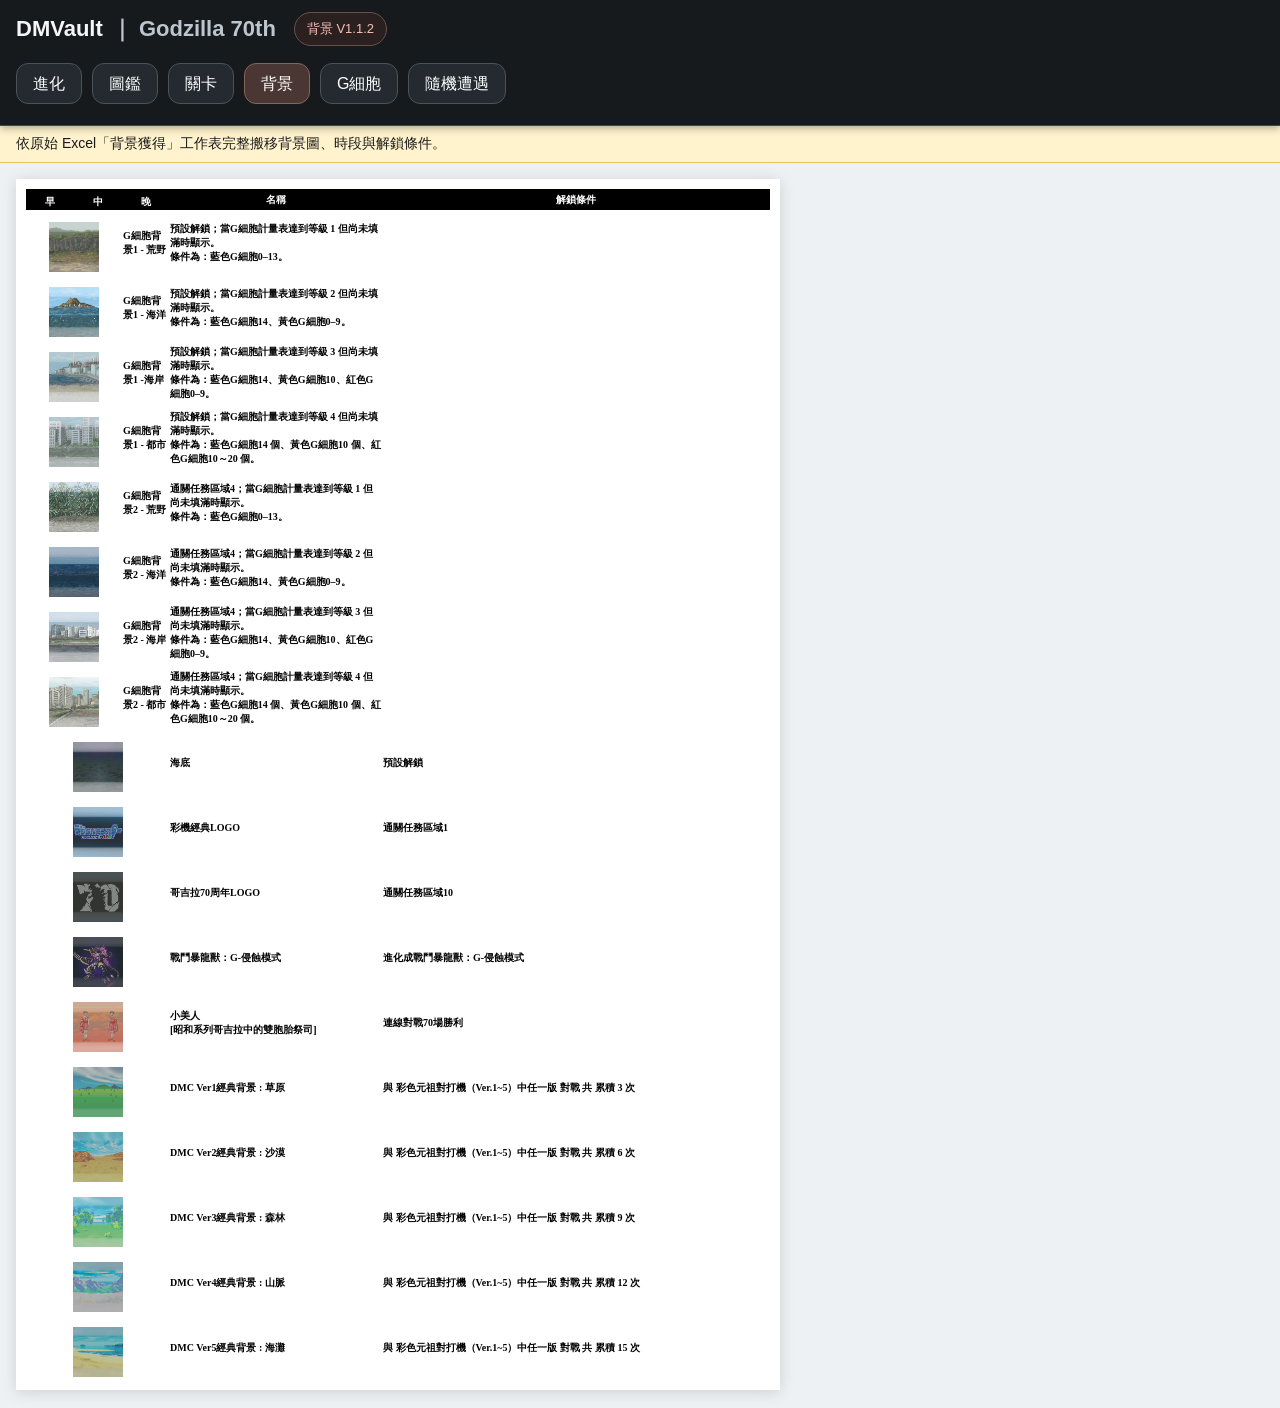
==== background.html @ b4abccbc "V1.1.2" ====
<!DOCTYPE html>

<html lang="zh-Hant"><head><meta charset="utf-8"/><meta content="width=device-width,initial-scale=1,maximum-scale=5,user-scalable=yes" name="viewport"/><title>DMVault｜Godzilla 70th｜背景獲得 V1.1.2</title><style type="text/css">
		body,div,table,thead,tbody,tfoot,tr,th,td,p { font-family:"Arial"; font-size:x-small }
		a.comment-indicator:hover + comment { background:#ffd; position:absolute; display:block; border:1px solid black; padding:0.5em;  } 
		a.comment-indicator { background:red; display:inline-block; border:1px solid black; width:0.5em; height:0.5em;  } 
		comment { display:none;  } 
	</style>
<style>
:root{font-family:"Noto Sans TC","Microsoft JhengHei",sans-serif;color:#191919;background:#eef1f3}
*{box-sizing:border-box}body{margin:0;background:#eef1f3}header.dm{position:sticky;top:0;z-index:100;background:#171b1f;color:#fff;padding:10px 16px;box-shadow:0 2px 8px #0005}.brand{font-weight:800;font-size:20px}.brand span{font-weight:500;color:#c9d1d9}.badge{font-size:13px;color:#aeb8c2;margin-top:2px}.nav{display:flex;gap:7px;flex-wrap:wrap;margin-top:9px}.nav a{color:#e8edf2;text-decoration:none;padding:6px 11px;border:1px solid #59636d;border-radius:7px;background:#2b3239}.nav a.active{background:#e8edf2;color:#171b1f;font-weight:700}.notice{padding:9px 16px;background:#fff3cd;border-bottom:1px solid #e0c46c;font-size:14px}.sheet-viewport{overflow:auto;padding:16px;min-height:calc(100vh - 125px)}.sheet-canvas{display:inline-block;background:#fff;box-shadow:0 2px 14px #0002;padding:10px;transform-origin:top left}.sheet-canvas table{margin:0!important} @media(max-width:700px){.sheet-viewport{padding:8px}.sheet-canvas{padding:4px}.brand{font-size:17px}}
</style><style>header,header.dm{position:sticky!important;top:0!important;z-index:999!important}.nav{overflow-x:auto;white-space:nowrap;flex-wrap:nowrap!important}.nav a{flex:0 0 auto}</style><link href="shared.css" rel="stylesheet"/></head><body><header class="dm-header"><div class="dm-brand">DMVault<span>｜ Godzilla 70th</span></div><div class="dm-badge">背景 V1.1.2</div><nav class="dm-nav"><a href="index.html">進化</a><a href="dex.html">圖鑑</a><a href="stage.html">關卡</a><a class="active" href="background.html">背景</a><a href="gcell.html">G細胞</a><a href="encounter.html">隨機遭遇</a></nav></header><div class="notice">依原始 Excel「背景獲得」工作表完整搬移背景圖、時段與解鎖條件。</div><main class="sheet-viewport"><div class="sheet-canvas"><table align="left" border="0" cellspacing="0">
<colgroup span="3" width="47"></colgroup>
<colgroup width="213"></colgroup>
<colgroup width="388"></colgroup>
<tr>
<td align="center" bgcolor="#000000" data-sheets-value='{ "1": 2, "2": "早"}' height="21" valign="bottom"><b><font color="#FFFFFF" face="Noto Sans CJK SC">早</font></b></td>
<td align="center" bgcolor="#000000" data-sheets-value='{ "1": 2, "2": "中"}' valign="bottom"><b><font color="#FFFFFF" face="Noto Sans CJK SC">中</font></b></td>
<td align="center" bgcolor="#000000" data-sheets-value='{ "1": 2, "2": "晚"}' valign="bottom"><b><font color="#FFFFFF" face="Noto Sans CJK SC">晚</font></b></td>
<td align="center" bgcolor="#000000" data-sheets-value='{ "1": 2, "2": "名稱"}' valign="middle"><b><font color="#FFFFFF" face="Noto Sans CJK SC">名稱</font></b></td>
<td align="center" bgcolor="#000000" data-sheets-value='{ "1": 2, "2": "解鎖條件"}' valign="middle"><b><font color="#FFFFFF" face="Noto Sans CJK SC">解鎖條件</font></b></td>
</tr>
<tr>
<td align="left" colspan="2" data-sheets-value='{ "1": 2, "2": ""}' height="50" valign="middle"><font color="#000000" face="Microsoft JhengHei"><br/><img height="50" hspace="22" src="assets/怪獸對打機COLOR 哥吉拉 70th Edition中文攻略 紫硯的副本_html_43c44af7.png" vspace="0" width="50"/>
</font></td>
<td align="left" data-sheets-value='{ "1": 2, "2": "G細胞背景1 - 荒野"}' valign="middle"><b><font color="#000000" face="Noto Sans CJK SC">G細胞背景1 - 荒野</font></b></td>
<td align="left" data-sheets-value='{ "1": 2, "2": "預設解鎖；當G細胞計量表達到等級 1 但尚未填滿時顯示。\n條件為：藍色G細胞0–13。"}' valign="middle"><b><font color="#000000" face="Noto Sans CJK SC">預設解鎖；當G細胞計量表達到等級 1 但尚未填滿時顯示。<br/>條件為：藍色G細胞0–13。</font></b></td>
</tr>
<tr>
<td align="left" colspan="2" data-sheets-value='{ "1": 2, "2": ""}' height="50" valign="bottom"><font color="#000000" face="Microsoft JhengHei"><br/><img height="50" hspace="22" src="assets/怪獸對打機COLOR 哥吉拉 70th Edition中文攻略 紫硯的副本_html_69cca1a5.png" vspace="0" width="50"/>
</font></td>
<td align="left" data-sheets-value='{ "1": 2, "2": "G細胞背景1 - 海洋"}' valign="middle"><b><font color="#000000" face="Noto Sans CJK SC">G細胞背景1 - 海洋</font></b></td>
<td align="left" data-sheets-value='{ "1": 2, "2": "預設解鎖；當G細胞計量表達到等級 2 但尚未填滿時顯示。\n條件為：藍色G細胞14、黃色G細胞0–9。"}' valign="middle"><b><font color="#000000" face="Noto Sans CJK SC">預設解鎖；當G細胞計量表達到等級 2 但尚未填滿時顯示。<br/>條件為：藍色G細胞14、黃色G細胞0–9。</font></b></td>
</tr>
<tr>
<td align="left" colspan="2" data-sheets-value='{ "1": 2, "2": ""}' height="50" valign="bottom"><font color="#000000" face="Microsoft JhengHei"><br/><img height="50" hspace="22" src="assets/怪獸對打機COLOR 哥吉拉 70th Edition中文攻略 紫硯的副本_html_1aa0eda8.png" vspace="0" width="50"/>
</font></td>
<td align="left" data-sheets-value='{ "1": 2, "2": "G細胞背景1 -海岸"}' valign="middle"><b><font color="#000000" face="Noto Sans CJK SC">G細胞背景1 -海岸</font></b></td>
<td align="left" data-sheets-value='{ "1": 2, "2": "預設解鎖；當G細胞計量表達到等級 3 但尚未填滿時顯示。\n條件為：藍色G細胞14、黃色G細胞10、紅色G細胞0–9。"}' valign="middle"><b><font color="#000000" face="Noto Sans CJK SC">預設解鎖；當G細胞計量表達到等級 3 但尚未填滿時顯示。<br/>條件為：藍色G細胞14、黃色G細胞10、紅色G細胞0–9。</font></b></td>
</tr>
<tr>
<td align="left" colspan="2" data-sheets-value='{ "1": 2, "2": ""}' height="50" valign="bottom"><font color="#000000" face="Microsoft JhengHei"><br/><img height="50" hspace="22" src="assets/怪獸對打機COLOR 哥吉拉 70th Edition中文攻略 紫硯的副本_html_28982349.png" vspace="0" width="50"/>
</font></td>
<td align="left" data-sheets-value='{ "1": 2, "2": "G細胞背景1 - 都市"}' valign="middle"><b><font color="#000000" face="Noto Sans CJK SC">G細胞背景1 - 都市</font></b></td>
<td align="left" data-sheets-value='{ "1": 2, "2": "預設解鎖；當G細胞計量表達到等級 4 但尚未填滿時顯示。\n條件為：藍色G細胞14 個、黃色G細胞10 個、紅色G細胞10～20 個。"}' valign="middle"><b><font color="#000000" face="Noto Sans CJK SC">預設解鎖；當G細胞計量表達到等級 4 但尚未填滿時顯示。<br/>條件為：藍色G細胞14 個、黃色G細胞10 個、紅色G細胞10～20 個。</font></b></td>
</tr>
<tr>
<td align="left" colspan="2" data-sheets-value='{ "1": 2, "2": ""}' height="50" valign="bottom"><font color="#000000" face="Microsoft JhengHei"><br/><img height="50" hspace="22" src="assets/怪獸對打機COLOR 哥吉拉 70th Edition中文攻略 紫硯的副本_html_73aa8780.png" vspace="0" width="50"/>
</font></td>
<td align="left" data-sheets-value='{ "1": 2, "2": "G細胞背景2 - 荒野"}' valign="middle"><b><font color="#000000" face="Noto Sans CJK SC">G細胞背景2 - 荒野</font></b></td>
<td align="left" data-sheets-value='{ "1": 2, "2": "通關任務區域4；當G細胞計量表達到等級 1 但尚未填滿時顯示。\n條件為：藍色G細胞0–13。"}' valign="middle"><b><font color="#000000" face="Noto Sans CJK SC">通關任務區域4；當G細胞計量表達到等級 1 但尚未填滿時顯示。<br/>條件為：藍色G細胞0–13。</font></b></td>
</tr>
<tr>
<td align="left" colspan="2" data-sheets-value='{ "1": 2, "2": ""}' height="50" valign="bottom"><font color="#000000" face="Microsoft JhengHei"><br/><img height="50" hspace="22" src="assets/怪獸對打機COLOR 哥吉拉 70th Edition中文攻略 紫硯的副本_html_75eb52c1.png" vspace="0" width="50"/>
</font></td>
<td align="left" data-sheets-value='{ "1": 2, "2": "G細胞背景2 - 海洋"}' valign="middle"><b><font color="#000000" face="Noto Sans CJK SC">G細胞背景2 - 海洋</font></b></td>
<td align="left" data-sheets-value='{ "1": 2, "2": "通關任務區域4；當G細胞計量表達到等級 2 但尚未填滿時顯示。\n條件為：藍色G細胞14、黃色G細胞0–9。"}' valign="middle"><b><font color="#000000" face="Noto Sans CJK SC">通關任務區域4；當G細胞計量表達到等級 2 但尚未填滿時顯示。<br/>條件為：藍色G細胞14、黃色G細胞0–9。</font></b></td>
</tr>
<tr>
<td align="left" colspan="2" data-sheets-value='{ "1": 2, "2": ""}' height="50" valign="bottom"><font color="#000000" face="Microsoft JhengHei"><br/><img height="50" hspace="22" src="assets/怪獸對打機COLOR 哥吉拉 70th Edition中文攻略 紫硯的副本_html_7d797acc.png" vspace="0" width="50"/>
</font></td>
<td align="left" data-sheets-value='{ "1": 2, "2": "G細胞背景2 - 海岸"}' valign="middle"><b><font color="#000000" face="Noto Sans CJK SC">G細胞背景2 - 海岸</font></b></td>
<td align="left" data-sheets-value='{ "1": 2, "2": "通關任務區域4；當G細胞計量表達到等級 3 但尚未填滿時顯示。\n條件為：藍色G細胞14、黃色G細胞10、紅色G細胞0–9。"}' valign="middle"><b><font color="#000000" face="Noto Sans CJK SC">通關任務區域4；當G細胞計量表達到等級 3 但尚未填滿時顯示。<br/>條件為：藍色G細胞14、黃色G細胞10、紅色G細胞0–9。</font></b></td>
</tr>
<tr>
<td align="left" colspan="2" data-sheets-value='{ "1": 2, "2": ""}' height="50" valign="bottom"><font color="#000000" face="Microsoft JhengHei"><br/><img height="50" hspace="22" src="assets/怪獸對打機COLOR 哥吉拉 70th Edition中文攻略 紫硯的副本_html_9ff56f3a.png" vspace="0" width="50"/>
</font></td>
<td align="left" data-sheets-value='{ "1": 2, "2": "G細胞背景2 - 都市"}' valign="middle"><b><font color="#000000" face="Noto Sans CJK SC">G細胞背景2 - 都市</font></b></td>
<td align="left" data-sheets-value='{ "1": 2, "2": "通關任務區域4；當G細胞計量表達到等級 4 但尚未填滿時顯示。\n條件為：藍色G細胞14 個、黃色G細胞10 個、紅色G細胞10～20 個。"}' valign="middle"><b><font color="#000000" face="Noto Sans CJK SC">通關任務區域4；當G細胞計量表達到等級 4 但尚未填滿時顯示。<br/>條件為：藍色G細胞14 個、黃色G細胞10 個、紅色G細胞10～20 個。</font></b></td>
</tr>
<tr>
<td align="center" colspan="3" data-sheets-value='{ "1": 2, "2": ""}' height="50" valign="middle"><font color="#000000" face="Microsoft JhengHei"><br/><img height="50" hspace="22" src="assets/怪獸對打機COLOR 哥吉拉 70th Edition中文攻略 紫硯的副本_html_dbadd687.png" vspace="0" width="50"/>
</font></td>
<td align="left" data-sheets-value='{ "1": 2, "2": "海底"}' valign="middle"><b><font color="#000000" face="Noto Sans CJK SC">海底</font></b></td>
<td align="left" data-sheets-value='{ "1": 2, "2": "預設解鎖"}' valign="middle"><b><font color="#000000" face="Noto Sans CJK SC">預設解鎖</font></b></td>
</tr>
<tr>
<td align="center" colspan="3" data-sheets-value='{ "1": 2, "2": ""}' height="50" valign="bottom"><font color="#000000" face="Microsoft JhengHei"><br/><img height="50" hspace="22" src="assets/怪獸對打機COLOR 哥吉拉 70th Edition中文攻略 紫硯的副本_html_d315a100.png" vspace="0" width="50"/>
</font></td>
<td align="left" data-sheets-value='{ "1": 2, "2": "彩機經典LOGO"}' valign="middle"><b><font color="#000000" face="Noto Sans CJK SC">彩機經典LOGO</font></b></td>
<td align="left" data-sheets-value='{ "1": 2, "2": "通關任務區域1"}' valign="middle"><b><font color="#000000" face="Noto Sans CJK SC">通關任務區域1</font></b></td>
</tr>
<tr>
<td align="center" colspan="3" data-sheets-value='{ "1": 2, "2": ""}' height="50" valign="bottom"><font color="#000000" face="Microsoft JhengHei"><br/><img height="50" hspace="22" src="assets/怪獸對打機COLOR 哥吉拉 70th Edition中文攻略 紫硯的副本_html_f11c5633.png" vspace="0" width="50"/>
</font></td>
<td align="left" data-sheets-value='{ "1": 2, "2": "哥吉拉70周年LOGO"}' valign="middle"><b><font color="#000000" face="Noto Sans CJK SC">哥吉拉70周年LOGO</font></b></td>
<td align="left" data-sheets-value='{ "1": 2, "2": "通關任務區域10"}' valign="middle"><b><font color="#000000" face="Noto Sans CJK SC">通關任務區域10</font></b></td>
</tr>
<tr>
<td align="center" colspan="3" data-sheets-value='{ "1": 2, "2": ""}' height="50" valign="bottom"><font color="#000000" face="Microsoft JhengHei"><br/><img height="50" hspace="22" src="assets/怪獸對打機COLOR 哥吉拉 70th Edition中文攻略 紫硯的副本_html_17593b94.png" vspace="0" width="50"/>
</font></td>
<td align="left" data-sheets-value='{ "1": 2, "2": "戰鬥暴龍獸：G-侵蝕模式"}' valign="middle"><b><font color="#000000" face="Noto Sans CJK SC">戰鬥暴龍獸：G-侵蝕模式</font></b></td>
<td align="left" data-sheets-value='{ "1": 2, "2": "進化成戰鬥暴龍獸：G-侵蝕模式"}' valign="middle"><b><font color="#000000" face="Noto Sans CJK SC">進化成戰鬥暴龍獸：G-侵蝕模式</font></b></td>
</tr>
<tr>
<td align="center" colspan="3" data-sheets-value='{ "1": 2, "2": ""}' height="50" valign="bottom"><font color="#000000" face="Microsoft JhengHei"><br/><img height="50" hspace="22" src="assets/怪獸對打機COLOR 哥吉拉 70th Edition中文攻略 紫硯的副本_html_e0c6b8cb.png" vspace="0" width="50"/>
</font></td>
<td align="left" data-sheets-value='{ "1": 2, "2": "小美人\n[昭和系列哥吉拉中的雙胞胎祭司]"}' valign="middle"><b><font color="#000000" face="Noto Sans CJK SC">小美人<br/>[昭和系列哥吉拉中的雙胞胎祭司]</font></b></td>
<td align="left" data-sheets-value='{ "1": 2, "2": "連線對戰70場勝利"}' valign="middle"><b><font color="#000000" face="Noto Sans CJK SC">連線對戰70場勝利</font></b></td>
</tr>
<tr>
<td align="center" colspan="3" data-sheets-value='{ "1": 2, "2": ""}' height="50" valign="bottom"><font color="#000000" face="Microsoft JhengHei"><br/><img height="50" hspace="22" src="assets/怪獸對打機COLOR 哥吉拉 70th Edition中文攻略 紫硯的副本_html_563b8519.png" vspace="0" width="50"/>
</font></td>
<td align="left" data-sheets-value='{ "1": 2, "2": "DMC Ver1經典背景 : 草原"}' valign="middle"><b><font color="#000000" face="Noto Sans CJK SC">DMC Ver1經典背景 : 草原</font></b></td>
<td align="left" data-sheets-value='{ "1": 2, "2": "與 彩色元祖對打機（Ver.1~5）中任一版 對戰 共 累積 3 次"}' valign="middle"><b><font color="#000000" face="Noto Sans CJK SC">與 彩色元祖對打機（Ver.1~5）中任一版 對戰 共 累積 3 次</font></b></td>
</tr>
<tr>
<td align="center" colspan="3" data-sheets-value='{ "1": 2, "2": ""}' height="50" valign="bottom"><font color="#000000" face="Microsoft JhengHei"><br/><img height="50" hspace="22" src="assets/怪獸對打機COLOR 哥吉拉 70th Edition中文攻略 紫硯的副本_html_6d951e50.png" vspace="0" width="50"/>
</font></td>
<td align="left" data-sheets-value='{ "1": 2, "2": "DMC Ver2經典背景 : 沙漠"}' valign="middle"><b><font color="#000000" face="Noto Sans CJK SC">DMC Ver2經典背景 : 沙漠</font></b></td>
<td align="left" data-sheets-value='{ "1": 2, "2": "與 彩色元祖對打機（Ver.1~5）中任一版 對戰 共 累積 6 次"}' valign="middle"><b><font color="#000000" face="Noto Sans CJK SC">與 彩色元祖對打機（Ver.1~5）中任一版 對戰 共 累積 6 次</font></b></td>
</tr>
<tr>
<td align="center" colspan="3" data-sheets-value='{ "1": 2, "2": ""}' height="50" valign="bottom"><font color="#000000" face="Microsoft JhengHei"><br/><img height="50" hspace="22" src="assets/怪獸對打機COLOR 哥吉拉 70th Edition中文攻略 紫硯的副本_html_45a6aa62.png" vspace="0" width="50"/>
</font></td>
<td align="left" data-sheets-value='{ "1": 2, "2": "DMC Ver3經典背景 : 森林"}' valign="middle"><b><font color="#000000" face="Noto Sans CJK SC">DMC Ver3經典背景 : 森林</font></b></td>
<td align="left" data-sheets-value='{ "1": 2, "2": "與 彩色元祖對打機（Ver.1~5）中任一版 對戰 共 累積 9 次"}' valign="middle"><b><font color="#000000" face="Noto Sans CJK SC">與 彩色元祖對打機（Ver.1~5）中任一版 對戰 共 累積 9 次</font></b></td>
</tr>
<tr>
<td align="center" colspan="3" data-sheets-value='{ "1": 2, "2": ""}' height="50" valign="bottom"><font color="#000000" face="Microsoft JhengHei"><br/><img height="50" hspace="22" src="assets/怪獸對打機COLOR 哥吉拉 70th Edition中文攻略 紫硯的副本_html_868a1b3f.png" vspace="0" width="50"/>
</font></td>
<td align="left" data-sheets-value='{ "1": 2, "2": "DMC Ver4經典背景 : 山脈"}' valign="middle"><b><font color="#000000" face="Noto Sans CJK SC">DMC Ver4經典背景 : 山脈</font></b></td>
<td align="left" data-sheets-value='{ "1": 2, "2": "與 彩色元祖對打機（Ver.1~5）中任一版 對戰 共 累積 12 次"}' valign="middle"><b><font color="#000000" face="Noto Sans CJK SC">與 彩色元祖對打機（Ver.1~5）中任一版 對戰 共 累積 12 次</font></b></td>
</tr>
<tr>
<td align="center" colspan="3" data-sheets-value='{ "1": 2, "2": ""}' height="50" valign="bottom"><font color="#000000" face="Microsoft JhengHei"><br/><img height="50" hspace="22" src="assets/怪獸對打機COLOR 哥吉拉 70th Edition中文攻略 紫硯的副本_html_cb7144b4.png" vspace="0" width="50"/>
</font></td>
<td align="left" data-sheets-value='{ "1": 2, "2": "DMC Ver5經典背景 : 海灘"}' valign="middle"><b><font color="#000000" face="Noto Sans CJK SC">DMC Ver5經典背景 : 海灘</font></b></td>
<td align="left" data-sheets-value='{ "1": 2, "2": "與 彩色元祖對打機（Ver.1~5）中任一版 對戰 共 累積 15 次"}' valign="middle"><b><font color="#000000" face="Noto Sans CJK SC">與 彩色元祖對打機（Ver.1~5）中任一版 對戰 共 累積 15 次</font></b></td>
</tr>
</table></div></main></body></html>
---- shared.css ----
/* DMVault Godzilla 70th V1.1.1 — shared, fixed two-row header */
:root{
  --dm-header-h:126px;
  --dm-bg:#171a1d;
  --dm-line:#3f4850;
  --dm-text:#f4f6f8;
  --dm-muted:#bdc6ce;
  --dm-active:#4a3733;
  --dm-active-line:#85645e;
}
.dm-header{
  position:sticky!important;top:0!important;z-index:9999!important;
  height:var(--dm-header-h)!important;min-height:var(--dm-header-h)!important;
  display:grid!important;
  grid-template-columns:max-content max-content 1fr!important;
  grid-template-rows:58px 68px!important;
  align-items:center!important;column-gap:18px!important;
  padding:0 16px!important;margin:0!important;
  background:var(--dm-bg)!important;color:var(--dm-text)!important;
  border-bottom:1px solid var(--dm-line)!important;box-shadow:0 2px 8px #0005!important;
  overflow:hidden!important;font-family:"Noto Sans TC","Microsoft JhengHei",sans-serif!important;
}
.dm-brand{grid-column:1;grid-row:1;font-size:22px!important;font-weight:900!important;white-space:nowrap!important;line-height:1!important}
.dm-brand span{color:var(--dm-muted)!important;font-weight:650!important;margin-left:8px!important}
.dm-badge{grid-column:2;grid-row:1;font-size:13px!important;white-space:nowrap!important;border:1px solid #68514d!important;background:#2a201f!important;padding:7px 12px!important;border-radius:999px!important;color:#f4c1b8!important}
.dm-nav{
  grid-column:1 / -1!important;grid-row:2!important;
  justify-self:start!important;align-self:start!important;
  margin:0!important;padding:5px 0 10px!important;
  display:flex!important;align-items:center!important;justify-content:flex-start!important;
  gap:10px!important;overflow-x:auto!important;overflow-y:hidden!important;
  width:100%!important;white-space:nowrap!important;flex-wrap:nowrap!important;scrollbar-width:thin!important;
}
.dm-nav a{flex:0 0 auto!important;color:#fff!important;text-decoration:none!important;border:1px solid #4a535b!important;background:#242a2f!important;border-radius:12px!important;padding:10px 16px!important;font-size:16px!important;line-height:1.2!important}
.dm-nav a.active{background:var(--dm-active)!important;border-color:var(--dm-active-line)!important}
.dm-nav a:hover{background:#30373d!important}
@media(max-width:700px){
  :root{--dm-header-h:116px}
  .dm-header{grid-template-columns:max-content 1fr!important;grid-template-rows:52px 64px!important;column-gap:10px!important;padding:0 10px!important}
  .dm-brand{font-size:18px!important}.dm-brand span{margin-left:4px!important}
  .dm-badge{display:none!important}.dm-nav{padding-top:4px!important}.dm-nav a{padding:9px 12px!important;font-size:14px!important}
}
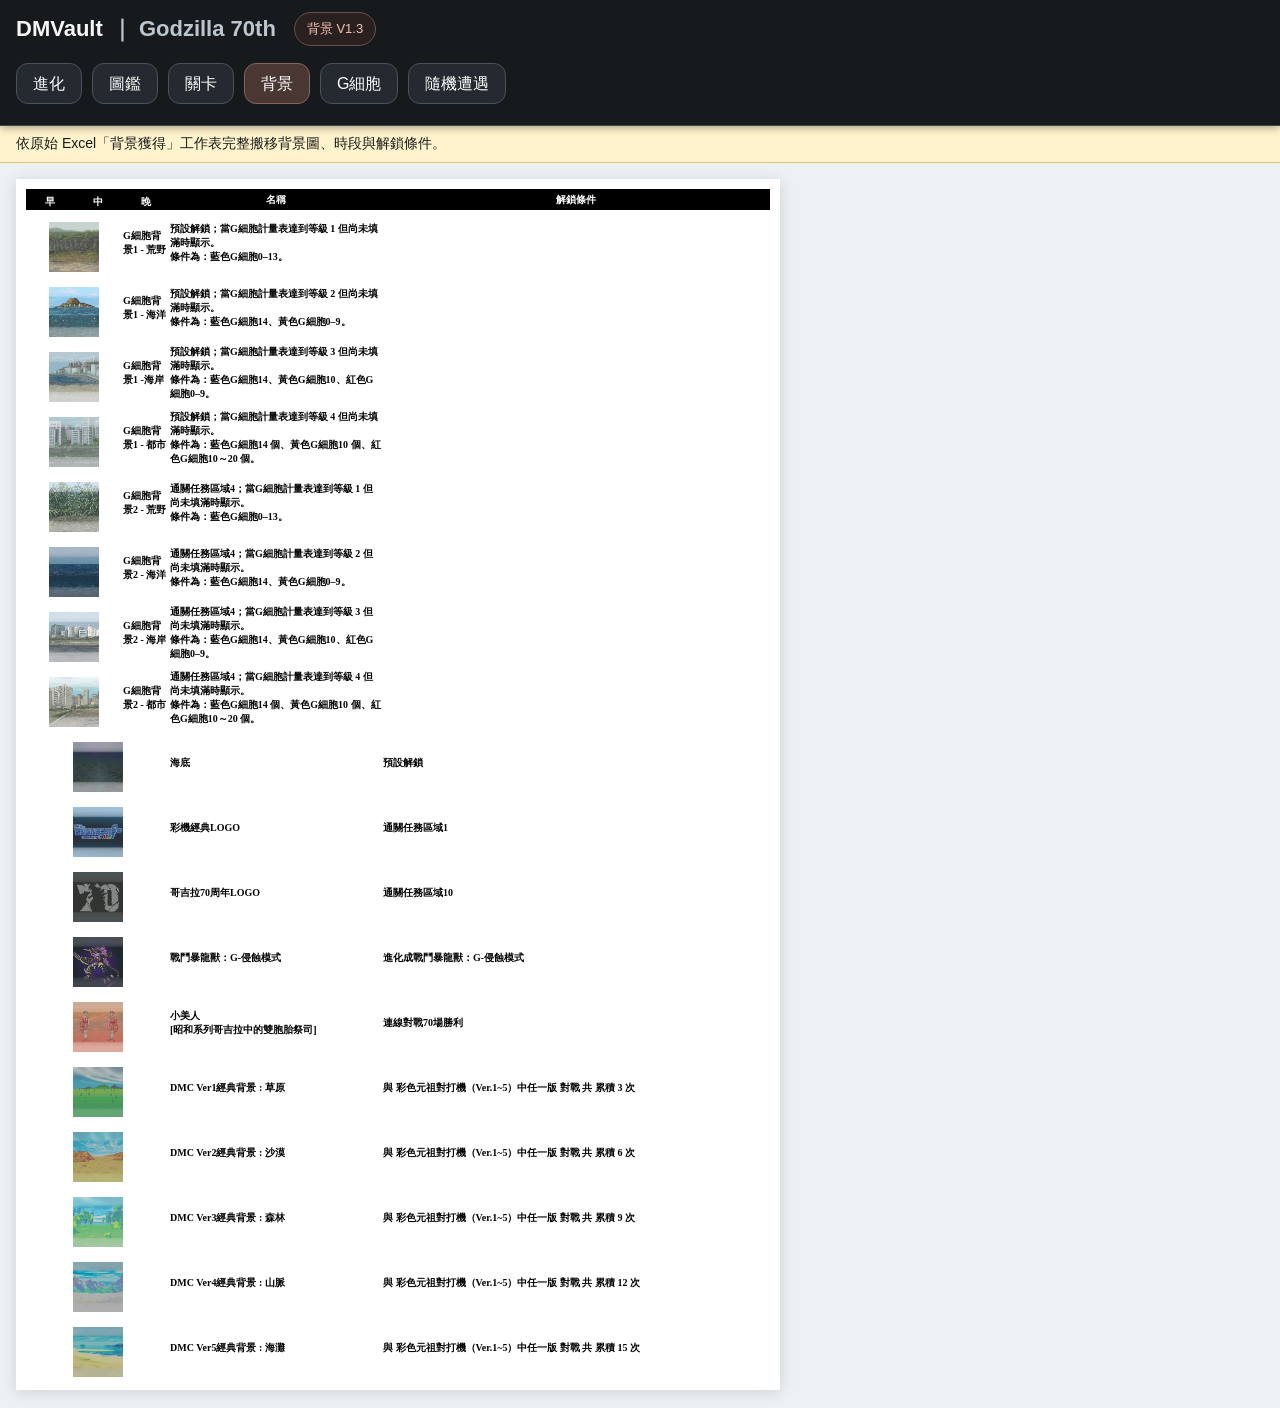
==== commit c109aca9: "V1.3" ====
--- a/background.html
+++ b/background.html
@@ -1,6 +1,6 @@
 <!DOCTYPE html>
 
-<html lang="zh-Hant"><head><meta charset="utf-8"/><meta content="width=device-width,initial-scale=1,maximum-scale=5,user-scalable=yes" name="viewport"/><title>DMVault｜Godzilla 70th｜背景獲得 V1.1.2</title><style type="text/css">
+<html lang="zh-Hant"><head><meta charset="utf-8"/><meta content="width=device-width,initial-scale=1,maximum-scale=5,user-scalable=yes" name="viewport"/><title>DMVault｜Godzilla 70th｜背景獲得 V1.3</title><style type="text/css">
 		body,div,table,thead,tbody,tfoot,tr,th,td,p { font-family:"Arial"; font-size:x-small }
 		a.comment-indicator:hover + comment { background:#ffd; position:absolute; display:block; border:1px solid black; padding:0.5em;  } 
 		a.comment-indicator { background:red; display:inline-block; border:1px solid black; width:0.5em; height:0.5em;  } 
@@ -9,7 +9,7 @@
 <style>
 :root{font-family:"Noto Sans TC","Microsoft JhengHei",sans-serif;color:#191919;background:#eef1f3}
 *{box-sizing:border-box}body{margin:0;background:#eef1f3}header.dm{position:sticky;top:0;z-index:100;background:#171b1f;color:#fff;padding:10px 16px;box-shadow:0 2px 8px #0005}.brand{font-weight:800;font-size:20px}.brand span{font-weight:500;color:#c9d1d9}.badge{font-size:13px;color:#aeb8c2;margin-top:2px}.nav{display:flex;gap:7px;flex-wrap:wrap;margin-top:9px}.nav a{color:#e8edf2;text-decoration:none;padding:6px 11px;border:1px solid #59636d;border-radius:7px;background:#2b3239}.nav a.active{background:#e8edf2;color:#171b1f;font-weight:700}.notice{padding:9px 16px;background:#fff3cd;border-bottom:1px solid #e0c46c;font-size:14px}.sheet-viewport{overflow:auto;padding:16px;min-height:calc(100vh - 125px)}.sheet-canvas{display:inline-block;background:#fff;box-shadow:0 2px 14px #0002;padding:10px;transform-origin:top left}.sheet-canvas table{margin:0!important} @media(max-width:700px){.sheet-viewport{padding:8px}.sheet-canvas{padding:4px}.brand{font-size:17px}}
-</style><style>header,header.dm{position:sticky!important;top:0!important;z-index:999!important}.nav{overflow-x:auto;white-space:nowrap;flex-wrap:nowrap!important}.nav a{flex:0 0 auto}</style><link href="shared.css" rel="stylesheet"/></head><body><header class="dm-header"><div class="dm-brand">DMVault<span>｜ Godzilla 70th</span></div><div class="dm-badge">背景 V1.1.2</div><nav class="dm-nav"><a href="index.html">進化</a><a href="dex.html">圖鑑</a><a href="stage.html">關卡</a><a class="active" href="background.html">背景</a><a href="gcell.html">G細胞</a><a href="encounter.html">隨機遭遇</a></nav></header><div class="notice">依原始 Excel「背景獲得」工作表完整搬移背景圖、時段與解鎖條件。</div><main class="sheet-viewport"><div class="sheet-canvas"><table align="left" border="0" cellspacing="0">
+</style><style>header,header.dm{position:sticky!important;top:0!important;z-index:999!important}.nav{overflow-x:auto;white-space:nowrap;flex-wrap:nowrap!important}.nav a{flex:0 0 auto}</style><link href="shared.css" rel="stylesheet"/></head><body><header class="dm-header"><div class="dm-brand">DMVault<span>｜ Godzilla 70th</span></div><div class="dm-badge">背景 V1.3</div><nav class="dm-nav"><a href="index.html">進化</a><a href="dex.html">圖鑑</a><a href="stage.html">關卡</a><a class="active" href="background.html">背景</a><a href="gcell.html">G細胞</a><a href="encounter.html">隨機遭遇</a></nav></header><div class="notice">依原始 Excel「背景獲得」工作表完整搬移背景圖、時段與解鎖條件。</div><main class="sheet-viewport"><div class="sheet-canvas"><table align="left" border="0" cellspacing="0">
 <colgroup span="3" width="47"></colgroup>
 <colgroup width="213"></colgroup>
 <colgroup width="388"></colgroup>
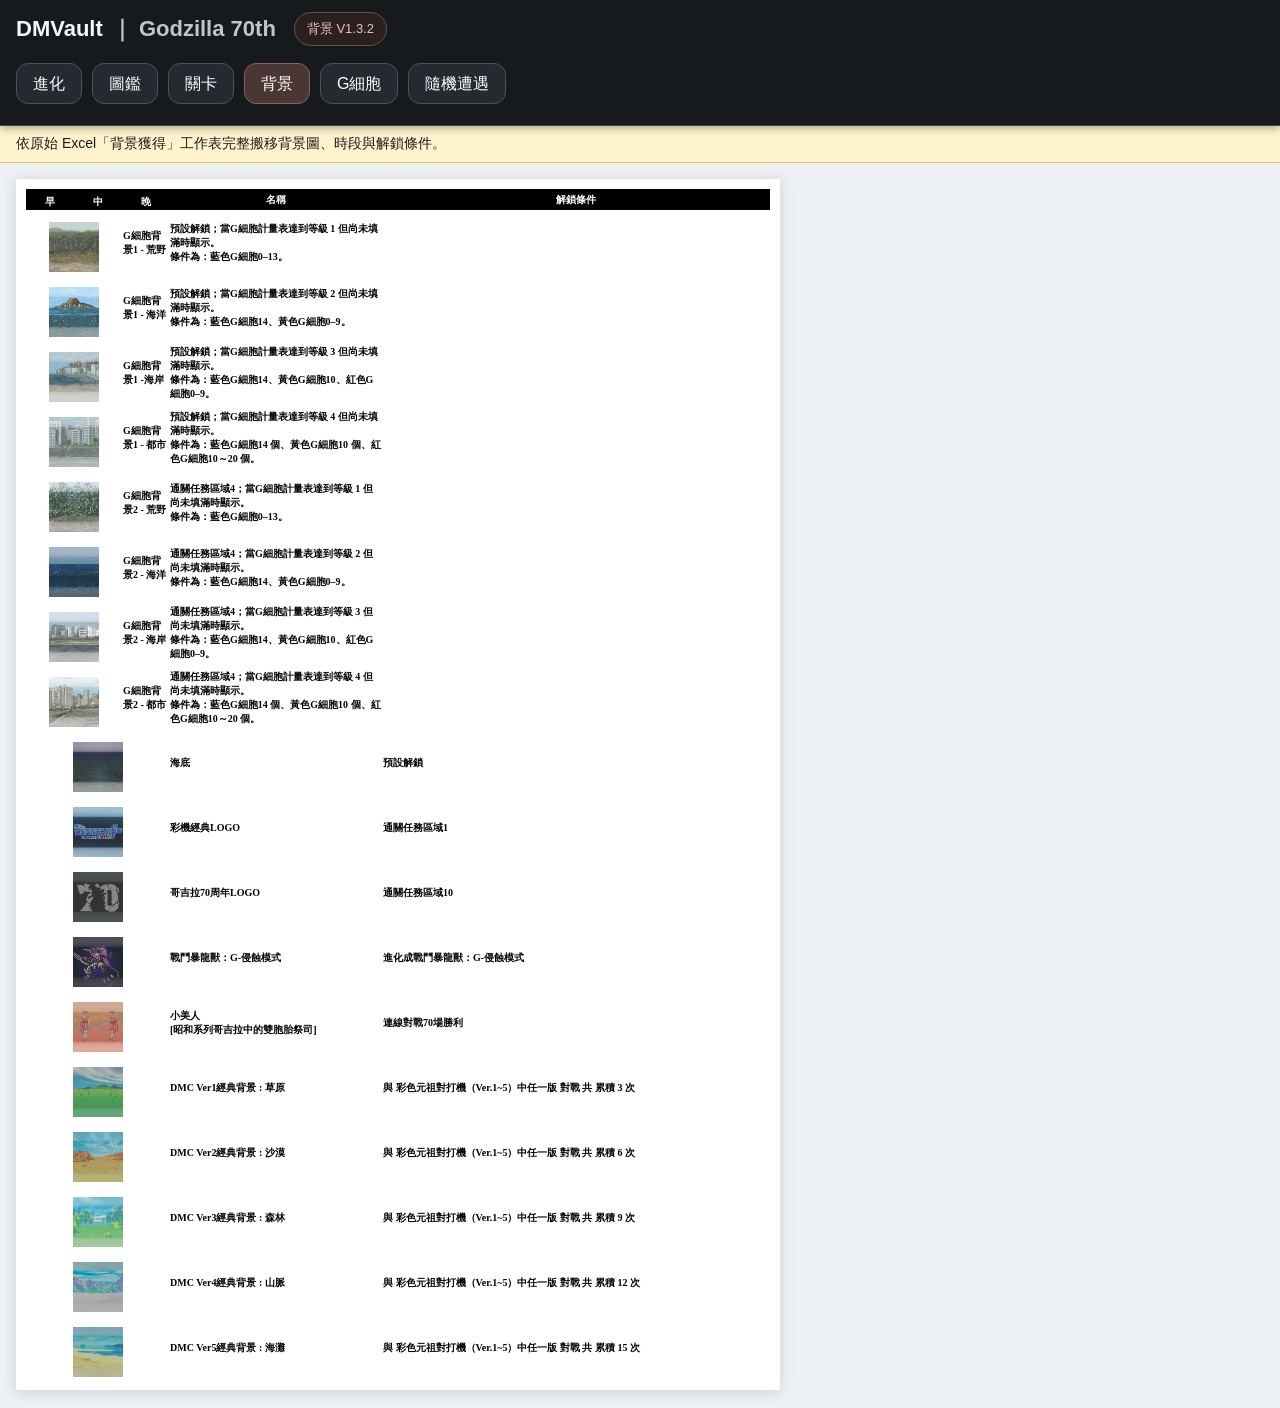
==== commit d20f428f: "V1.3.2" ====
--- a/background.html
+++ b/background.html
@@ -1,6 +1,6 @@
 <!DOCTYPE html>
 
-<html lang="zh-Hant"><head><meta charset="utf-8"/><meta content="width=device-width,initial-scale=1,maximum-scale=5,user-scalable=yes" name="viewport"/><title>DMVault｜Godzilla 70th｜背景獲得 V1.3</title><style type="text/css">
+<html lang="zh-Hant"><head><meta charset="utf-8"/><meta content="width=device-width,initial-scale=1,maximum-scale=5,user-scalable=yes" name="viewport"/><title>DMVault｜Godzilla 70th｜背景獲得 V1.3.2</title><style type="text/css">
 		body,div,table,thead,tbody,tfoot,tr,th,td,p { font-family:"Arial"; font-size:x-small }
 		a.comment-indicator:hover + comment { background:#ffd; position:absolute; display:block; border:1px solid black; padding:0.5em;  } 
 		a.comment-indicator { background:red; display:inline-block; border:1px solid black; width:0.5em; height:0.5em;  } 
@@ -9,7 +9,7 @@
 <style>
 :root{font-family:"Noto Sans TC","Microsoft JhengHei",sans-serif;color:#191919;background:#eef1f3}
 *{box-sizing:border-box}body{margin:0;background:#eef1f3}header.dm{position:sticky;top:0;z-index:100;background:#171b1f;color:#fff;padding:10px 16px;box-shadow:0 2px 8px #0005}.brand{font-weight:800;font-size:20px}.brand span{font-weight:500;color:#c9d1d9}.badge{font-size:13px;color:#aeb8c2;margin-top:2px}.nav{display:flex;gap:7px;flex-wrap:wrap;margin-top:9px}.nav a{color:#e8edf2;text-decoration:none;padding:6px 11px;border:1px solid #59636d;border-radius:7px;background:#2b3239}.nav a.active{background:#e8edf2;color:#171b1f;font-weight:700}.notice{padding:9px 16px;background:#fff3cd;border-bottom:1px solid #e0c46c;font-size:14px}.sheet-viewport{overflow:auto;padding:16px;min-height:calc(100vh - 125px)}.sheet-canvas{display:inline-block;background:#fff;box-shadow:0 2px 14px #0002;padding:10px;transform-origin:top left}.sheet-canvas table{margin:0!important} @media(max-width:700px){.sheet-viewport{padding:8px}.sheet-canvas{padding:4px}.brand{font-size:17px}}
-</style><style>header,header.dm{position:sticky!important;top:0!important;z-index:999!important}.nav{overflow-x:auto;white-space:nowrap;flex-wrap:nowrap!important}.nav a{flex:0 0 auto}</style><link href="shared.css" rel="stylesheet"/></head><body><header class="dm-header"><div class="dm-brand">DMVault<span>｜ Godzilla 70th</span></div><div class="dm-badge">背景 V1.3</div><nav class="dm-nav"><a href="index.html">進化</a><a href="dex.html">圖鑑</a><a href="stage.html">關卡</a><a class="active" href="background.html">背景</a><a href="gcell.html">G細胞</a><a href="encounter.html">隨機遭遇</a></nav></header><div class="notice">依原始 Excel「背景獲得」工作表完整搬移背景圖、時段與解鎖條件。</div><main class="sheet-viewport"><div class="sheet-canvas"><table align="left" border="0" cellspacing="0">
+</style><style>header,header.dm{position:sticky!important;top:0!important;z-index:999!important}.nav{overflow-x:auto;white-space:nowrap;flex-wrap:nowrap!important}.nav a{flex:0 0 auto}</style><link href="shared.css" rel="stylesheet"/></head><body><header class="dm-header"><div class="dm-brand">DMVault<span>｜ Godzilla 70th</span></div><div class="dm-badge">背景 V1.3.2</div><nav class="dm-nav"><a href="index.html">進化</a><a href="dex.html">圖鑑</a><a href="stage.html">關卡</a><a class="active" href="background.html">背景</a><a href="gcell.html">G細胞</a><a href="encounter.html">隨機遭遇</a></nav></header><div class="notice">依原始 Excel「背景獲得」工作表完整搬移背景圖、時段與解鎖條件。</div><main class="sheet-viewport"><div class="sheet-canvas"><table align="left" border="0" cellspacing="0">
 <colgroup span="3" width="47"></colgroup>
 <colgroup width="213"></colgroup>
 <colgroup width="388"></colgroup>
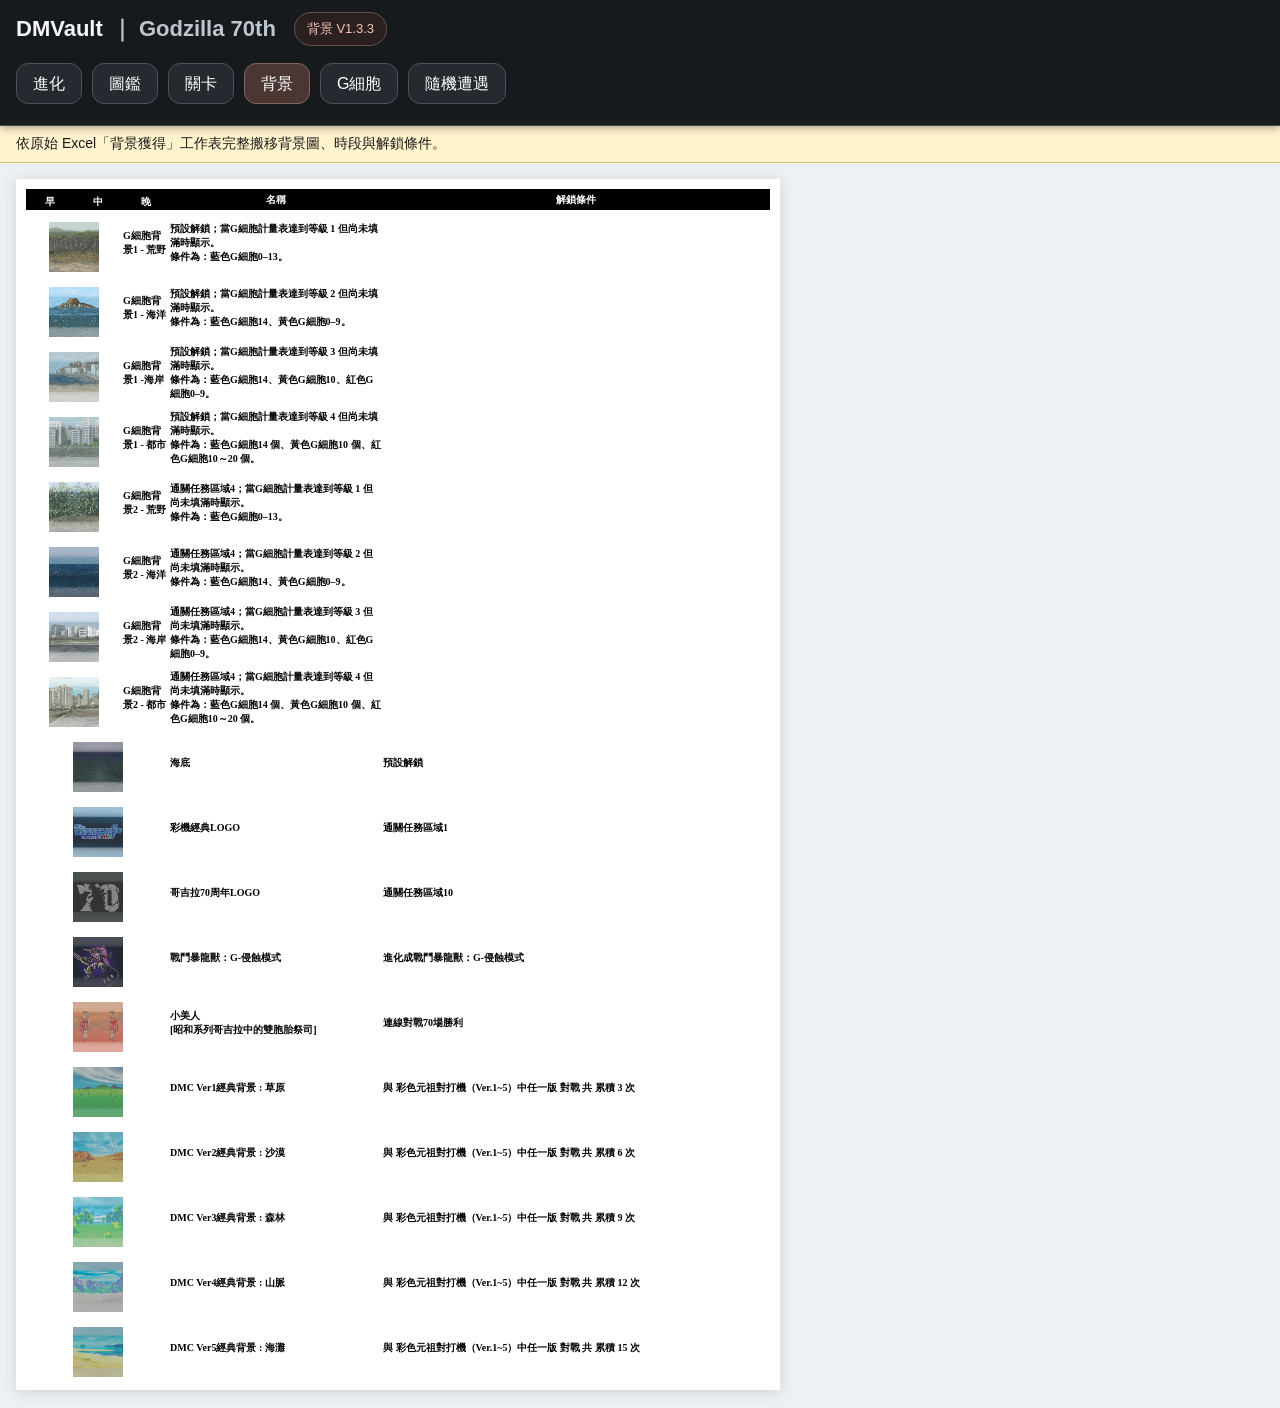
==== commit 643e35eb: "V1.3.3" ====
--- a/background.html
+++ b/background.html
@@ -1,6 +1,6 @@
 <!DOCTYPE html>
 
-<html lang="zh-Hant"><head><meta charset="utf-8"/><meta content="width=device-width,initial-scale=1,maximum-scale=5,user-scalable=yes" name="viewport"/><title>DMVault｜Godzilla 70th｜背景獲得 V1.3.2</title><style type="text/css">
+<html lang="zh-Hant"><head><meta charset="utf-8"/><meta content="width=device-width,initial-scale=1,maximum-scale=5,user-scalable=yes" name="viewport"/><title>DMVault｜Godzilla 70th｜背景獲得 V1.3.3</title><style type="text/css">
 		body,div,table,thead,tbody,tfoot,tr,th,td,p { font-family:"Arial"; font-size:x-small }
 		a.comment-indicator:hover + comment { background:#ffd; position:absolute; display:block; border:1px solid black; padding:0.5em;  } 
 		a.comment-indicator { background:red; display:inline-block; border:1px solid black; width:0.5em; height:0.5em;  } 
@@ -9,7 +9,7 @@
 <style>
 :root{font-family:"Noto Sans TC","Microsoft JhengHei",sans-serif;color:#191919;background:#eef1f3}
 *{box-sizing:border-box}body{margin:0;background:#eef1f3}header.dm{position:sticky;top:0;z-index:100;background:#171b1f;color:#fff;padding:10px 16px;box-shadow:0 2px 8px #0005}.brand{font-weight:800;font-size:20px}.brand span{font-weight:500;color:#c9d1d9}.badge{font-size:13px;color:#aeb8c2;margin-top:2px}.nav{display:flex;gap:7px;flex-wrap:wrap;margin-top:9px}.nav a{color:#e8edf2;text-decoration:none;padding:6px 11px;border:1px solid #59636d;border-radius:7px;background:#2b3239}.nav a.active{background:#e8edf2;color:#171b1f;font-weight:700}.notice{padding:9px 16px;background:#fff3cd;border-bottom:1px solid #e0c46c;font-size:14px}.sheet-viewport{overflow:auto;padding:16px;min-height:calc(100vh - 125px)}.sheet-canvas{display:inline-block;background:#fff;box-shadow:0 2px 14px #0002;padding:10px;transform-origin:top left}.sheet-canvas table{margin:0!important} @media(max-width:700px){.sheet-viewport{padding:8px}.sheet-canvas{padding:4px}.brand{font-size:17px}}
-</style><style>header,header.dm{position:sticky!important;top:0!important;z-index:999!important}.nav{overflow-x:auto;white-space:nowrap;flex-wrap:nowrap!important}.nav a{flex:0 0 auto}</style><link href="shared.css" rel="stylesheet"/></head><body><header class="dm-header"><div class="dm-brand">DMVault<span>｜ Godzilla 70th</span></div><div class="dm-badge">背景 V1.3.2</div><nav class="dm-nav"><a href="index.html">進化</a><a href="dex.html">圖鑑</a><a href="stage.html">關卡</a><a class="active" href="background.html">背景</a><a href="gcell.html">G細胞</a><a href="encounter.html">隨機遭遇</a></nav></header><div class="notice">依原始 Excel「背景獲得」工作表完整搬移背景圖、時段與解鎖條件。</div><main class="sheet-viewport"><div class="sheet-canvas"><table align="left" border="0" cellspacing="0">
+</style><style>header,header.dm{position:sticky!important;top:0!important;z-index:999!important}.nav{overflow-x:auto;white-space:nowrap;flex-wrap:nowrap!important}.nav a{flex:0 0 auto}</style><link href="shared.css" rel="stylesheet"/></head><body><header class="dm-header"><div class="dm-brand">DMVault<span>｜ Godzilla 70th</span></div><div class="dm-badge">背景 V1.3.3</div><nav class="dm-nav"><a href="index.html">進化</a><a href="dex.html">圖鑑</a><a href="stage.html">關卡</a><a class="active" href="background.html">背景</a><a href="gcell.html">G細胞</a><a href="encounter.html">隨機遭遇</a></nav></header><div class="notice">依原始 Excel「背景獲得」工作表完整搬移背景圖、時段與解鎖條件。</div><main class="sheet-viewport"><div class="sheet-canvas"><table align="left" border="0" cellspacing="0">
 <colgroup span="3" width="47"></colgroup>
 <colgroup width="213"></colgroup>
 <colgroup width="388"></colgroup>
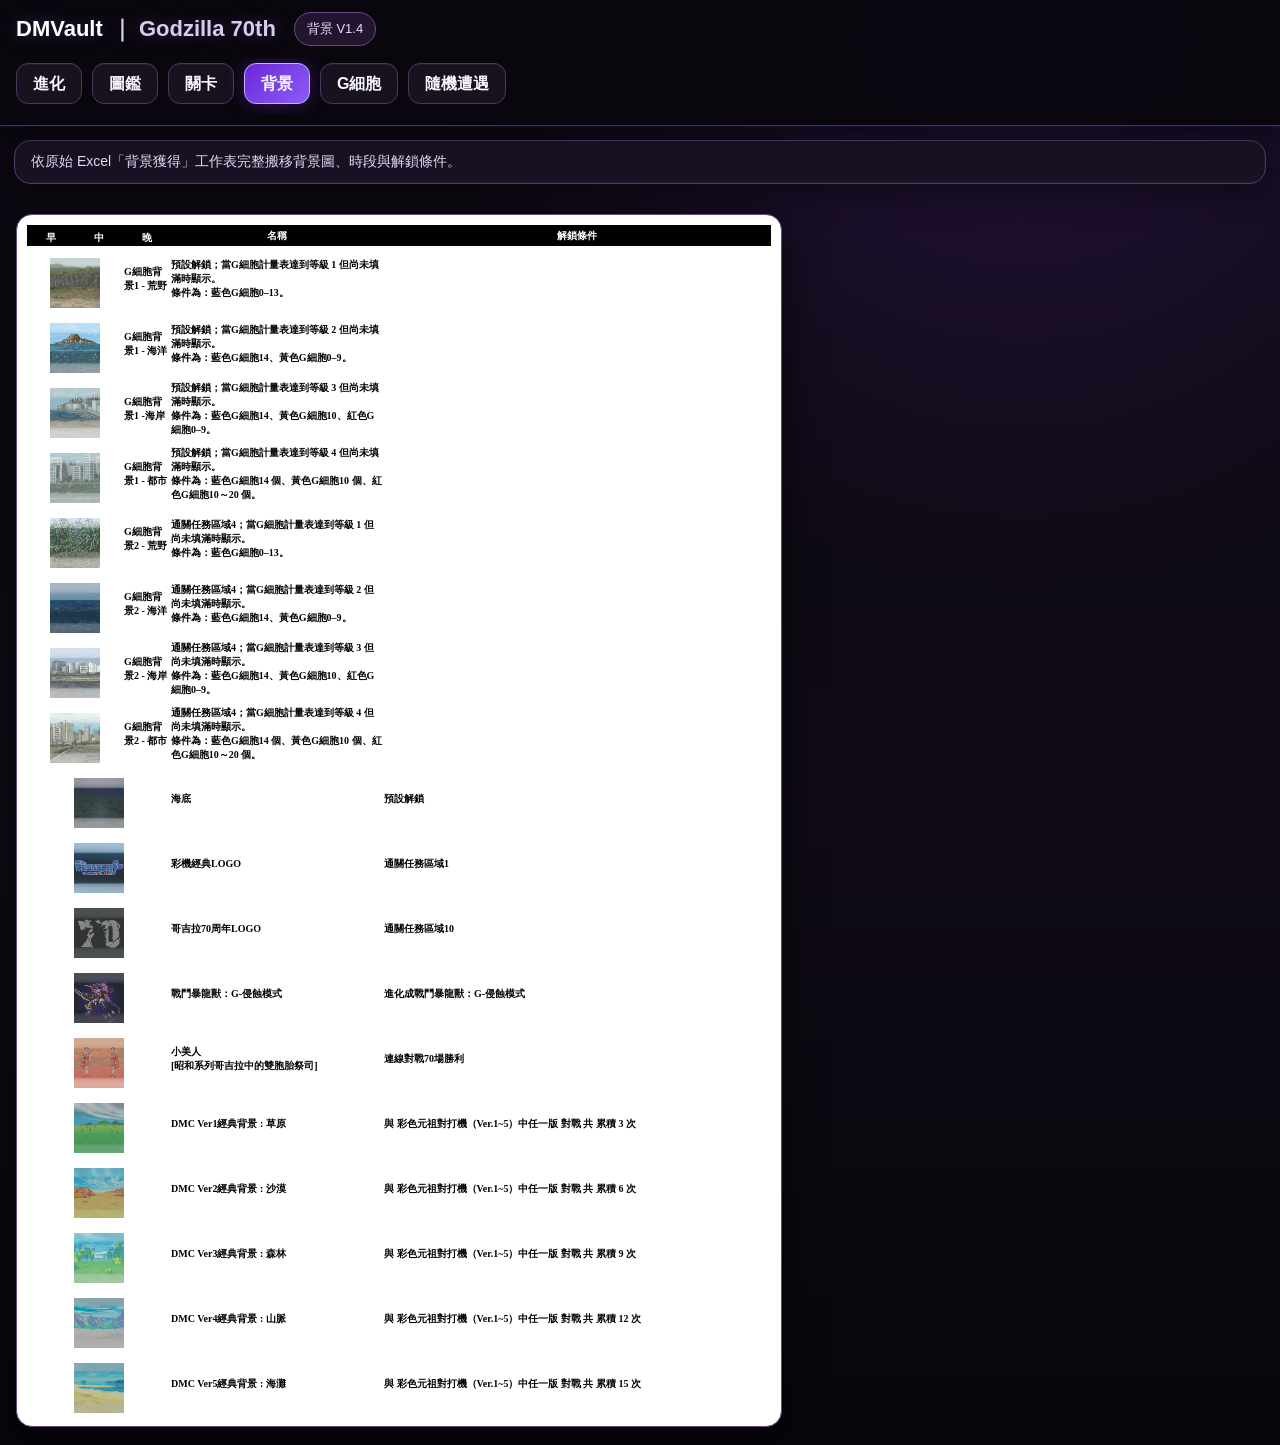
==== commit 1b35318a: "V1.4" ====
--- a/background.html
+++ b/background.html
@@ -1,6 +1,6 @@
 <!DOCTYPE html>
 
-<html lang="zh-Hant"><head><meta charset="utf-8"/><meta content="width=device-width,initial-scale=1,maximum-scale=5,user-scalable=yes" name="viewport"/><title>DMVault｜Godzilla 70th｜背景獲得 V1.3.3</title><style type="text/css">
+<html lang="zh-Hant"><head><meta charset="utf-8"/><meta content="width=device-width,initial-scale=1,maximum-scale=5,user-scalable=yes" name="viewport"/><title>DMVault｜Godzilla 70th｜背景獲得 V1.4</title><style type="text/css">
 		body,div,table,thead,tbody,tfoot,tr,th,td,p { font-family:"Arial"; font-size:x-small }
 		a.comment-indicator:hover + comment { background:#ffd; position:absolute; display:block; border:1px solid black; padding:0.5em;  } 
 		a.comment-indicator { background:red; display:inline-block; border:1px solid black; width:0.5em; height:0.5em;  } 
@@ -9,7 +9,7 @@
 <style>
 :root{font-family:"Noto Sans TC","Microsoft JhengHei",sans-serif;color:#191919;background:#eef1f3}
 *{box-sizing:border-box}body{margin:0;background:#eef1f3}header.dm{position:sticky;top:0;z-index:100;background:#171b1f;color:#fff;padding:10px 16px;box-shadow:0 2px 8px #0005}.brand{font-weight:800;font-size:20px}.brand span{font-weight:500;color:#c9d1d9}.badge{font-size:13px;color:#aeb8c2;margin-top:2px}.nav{display:flex;gap:7px;flex-wrap:wrap;margin-top:9px}.nav a{color:#e8edf2;text-decoration:none;padding:6px 11px;border:1px solid #59636d;border-radius:7px;background:#2b3239}.nav a.active{background:#e8edf2;color:#171b1f;font-weight:700}.notice{padding:9px 16px;background:#fff3cd;border-bottom:1px solid #e0c46c;font-size:14px}.sheet-viewport{overflow:auto;padding:16px;min-height:calc(100vh - 125px)}.sheet-canvas{display:inline-block;background:#fff;box-shadow:0 2px 14px #0002;padding:10px;transform-origin:top left}.sheet-canvas table{margin:0!important} @media(max-width:700px){.sheet-viewport{padding:8px}.sheet-canvas{padding:4px}.brand{font-size:17px}}
-</style><style>header,header.dm{position:sticky!important;top:0!important;z-index:999!important}.nav{overflow-x:auto;white-space:nowrap;flex-wrap:nowrap!important}.nav a{flex:0 0 auto}</style><link href="shared.css" rel="stylesheet"/></head><body><header class="dm-header"><div class="dm-brand">DMVault<span>｜ Godzilla 70th</span></div><div class="dm-badge">背景 V1.3.3</div><nav class="dm-nav"><a href="index.html">進化</a><a href="dex.html">圖鑑</a><a href="stage.html">關卡</a><a class="active" href="background.html">背景</a><a href="gcell.html">G細胞</a><a href="encounter.html">隨機遭遇</a></nav></header><div class="notice">依原始 Excel「背景獲得」工作表完整搬移背景圖、時段與解鎖條件。</div><main class="sheet-viewport"><div class="sheet-canvas"><table align="left" border="0" cellspacing="0">
+</style><style>header,header.dm{position:sticky!important;top:0!important;z-index:999!important}.nav{overflow-x:auto;white-space:nowrap;flex-wrap:nowrap!important}.nav a{flex:0 0 auto}</style><link href="shared.css?v=140" rel="stylesheet"/></head><body><header class="dm-header"><div class="dm-brand">DMVault<span>｜ Godzilla 70th</span></div><div class="dm-badge">背景 V1.4</div><nav class="dm-nav"><a href="index.html">進化</a><a href="dex.html">圖鑑</a><a href="stage.html">關卡</a><a class="active" href="background.html">背景</a><a href="gcell.html">G細胞</a><a href="encounter.html">隨機遭遇</a></nav></header><div class="notice">依原始 Excel「背景獲得」工作表完整搬移背景圖、時段與解鎖條件。</div><main class="sheet-viewport"><div class="sheet-canvas"><table align="left" border="0" cellspacing="0">
 <colgroup span="3" width="47"></colgroup>
 <colgroup width="213"></colgroup>
 <colgroup width="388"></colgroup>
@@ -128,4 +128,4 @@
 <td align="left" data-sheets-value='{ "1": 2, "2": "DMC Ver5經典背景 : 海灘"}' valign="middle"><b><font color="#000000" face="Noto Sans CJK SC">DMC Ver5經典背景 : 海灘</font></b></td>
 <td align="left" data-sheets-value='{ "1": 2, "2": "與 彩色元祖對打機（Ver.1~5）中任一版 對戰 共 累積 15 次"}' valign="middle"><b><font color="#000000" face="Noto Sans CJK SC">與 彩色元祖對打機（Ver.1~5）中任一版 對戰 共 累積 15 次</font></b></td>
 </tr>
-</table></div></main></body></html>+</table></div></main><script src="common.js?v=140"></script></body></html>
--- a/shared.css
+++ b/shared.css
@@ -40,3 +40,53 @@
   .dm-brand{font-size:18px!important}.dm-brand span{margin-left:4px!important}
   .dm-badge{display:none!important}.dm-nav{padding-top:4px!important}.dm-nav a{padding:9px 12px!important;font-size:14px!important}
 }
+
+/* V1.4 — Godzilla 黑紫白卡片主題 */
+:root{
+ --dm-header-h:126px;--dm-bg:#0b0810;--dm-panel:#15101d;--dm-panel2:#1d1528;
+ --dm-purple:#8b5cf6;--dm-purple2:#b794f6;--dm-glow:#7c3aed55;
+ --dm-line:#3d3150;--dm-text:#f8f7fb;--dm-muted:#b9afc8;--dm-paper:#fff;
+ --dm-active:#6d28d9;--dm-active-line:#a78bfa;
+}
+html{background:var(--dm-bg)}
+body{background:radial-gradient(circle at 80% 0,#25133b 0,transparent 34%),linear-gradient(180deg,#0b0810,#100b16 55%,#08060c)!important;color:var(--dm-text)!important;min-height:100vh}
+.dm-header,.site-header{background:rgba(10,7,14,.96)!important;border-bottom:1px solid var(--dm-line)!important;box-shadow:0 8px 28px #0009,0 1px 0 #8b5cf633!important;backdrop-filter:blur(12px)}
+.dm-brand,.brand-row strong{color:#fff!important;text-shadow:0 0 18px #a78bfa55}
+.dm-brand span,.brand-row b{color:#d8cced!important}
+.dm-badge,.brand-row em{background:#21152f!important;border-color:#654b84!important;color:#e8dafa!important}
+.dm-nav a,.main-nav a{background:#18121f!important;border-color:#483a5d!important;color:#f8f7fb!important;border-radius:12px!important;font-weight:800!important;box-shadow:inset 0 1px #ffffff0d!important}
+.dm-nav a:hover,.main-nav a:hover{background:#2a1b3c!important;border-color:#8b5cf6!important;transform:translateY(-1px)}
+.dm-nav a.active,.main-nav a.active{background:linear-gradient(135deg,#6d28d9,#8b5cf6)!important;border-color:#c4b5fd!important;box-shadow:0 0 20px #7c3aed55!important}
+.intro,.notice,.dm-card,.monster-card,.card,.evolution-sheet,.sheet-frame,.tool-panel{border:1px solid var(--dm-line)!important;border-radius:16px!important;box-shadow:0 12px 30px #0006,0 0 0 1px #ffffff08 inset!important}
+.intro{background:linear-gradient(145deg,#1c1427,#120e19)!important;color:#fff!important;border-left:4px solid var(--dm-purple)!important}
+.intro p{color:var(--dm-muted)!important}.intro h1{color:#fff!important}
+.notice{margin:14px auto!important;max-width:calc(100% - 28px);background:#1a1224!important;color:#e9ddf7!important;border-color:#4e3a68!important;padding:12px 16px!important}
+.stage-nav{background:linear-gradient(180deg,#0b0810f5,#0b0810dd)!important;padding:10px!important;border:1px solid var(--dm-line);border-radius:14px;margin-top:10px}
+.stage-nav a{background:#18121f!important;color:#f8f7fb!important;border-color:#49385e!important}.stage-nav a:hover{border-color:#a78bfa!important;background:#2a1b3c!important}
+.stage-heading{background:linear-gradient(90deg,#1a1026,#36165e)!important;border-radius:14px 14px 0 0!important;border:1px solid #5c3c82!important}
+.evolution-sheet{background:#140f1c!important;border:1px solid #4c3a63!important;overflow:hidden!important;margin:14px 0 22px!important}
+.source-panel{background:#fff;color:#111;border-right:3px solid #6d28d9!important}
+.source-title-zh{background:linear-gradient(90deg,#f7f2ff,#fff)!important;color:#241431!important}
+.source-title-jp,.route-head strong{background:linear-gradient(135deg,#120d19,#2b1642)!important;color:#fff!important}
+.route-area{background:#120d19!important;padding:8px!important;gap:8px!important}
+.route-column{border:1px solid #49385e!important;border-radius:12px!important;overflow:hidden!important;box-shadow:0 7px 18px #0005!important;background:#fff!important}
+.route-column:hover{transform:translateY(-2px);border-color:#9f7aea!important;box-shadow:0 10px 24px #0008,0 0 16px #7c3aed33!important}
+.route-head{background:#fff!important}.route-value{background:#fff}.route-label{background:#f8f4fc}.route-value.muted{color:#9a91a6}
+.no-route{background:#18121f!important;color:#b9afc8!important;border-radius:12px!important}
+.monster-card,.card{background:linear-gradient(145deg,#1a1422,#110d17)!important;color:#fff!important;border-color:#49385e!important;transition:.18s ease}
+.monster-card:hover,.card:hover{transform:translateY(-3px);border-color:#9f7aea!important;box-shadow:0 14px 28px #0008,0 0 18px #7c3aed33!important}
+.monster-card small,.card small{color:#b9afc8!important}.monster-head{border-bottom-color:#40324f!important}.stats{background:#fff;color:#111;border-radius:0 0 12px 12px}
+.sheet-viewport,.wrap{background:transparent!important;padding:16px!important}
+.sheet-canvas,.sheet{background:#fff!important;border:1px solid #634884!important;border-radius:16px!important;box-shadow:0 16px 42px #0009!important;overflow:hidden}
+.tool-panel{display:flex;gap:10px;align-items:center;flex-wrap:wrap;background:#16101f;padding:12px 14px;margin:12px 0;color:#fff}
+.tool-panel input[type=search]{flex:1;min-width:220px;background:#0c0911;color:#fff;border:1px solid #59436f;border-radius:10px;padding:11px 13px;font-size:16px;outline:none}
+.tool-panel input[type=search]:focus{border-color:#a78bfa;box-shadow:0 0 0 3px #7c3aed33}
+.tool-panel button,.owned-toggle{border:1px solid #6f5590;background:#261938;color:#fff;border-radius:10px;padding:9px 12px;font-weight:800;cursor:pointer}
+.tool-panel button:hover,.owned-toggle:hover{background:#42235f;border-color:#a78bfa}
+.owned-toggle{position:absolute;top:8px;right:8px;z-index:3;font-size:13px;padding:6px 9px}
+.owned-toggle.is-owned{background:#6d28d9;border-color:#c4b5fd;box-shadow:0 0 14px #7c3aed66}
+.source-panel,.monster-card{position:relative}
+.is-hidden{display:none!important}.owned-mark{outline:2px solid #8b5cf6!important;outline-offset:-2px}
+.result-count{color:#c9b8df;font-weight:700;white-space:nowrap}
+.back-top{background:#6d28d9!important;color:#fff!important;border-color:#c4b5fd!important;box-shadow:0 6px 22px #0008!important}
+@media(max-width:780px){.tool-panel{position:relative}.route-area{padding:6px!important;gap:6px!important}.evolution-sheet{border-radius:12px!important}.source-panel{border-right:0!important;border-bottom:3px solid #6d28d9!important}}
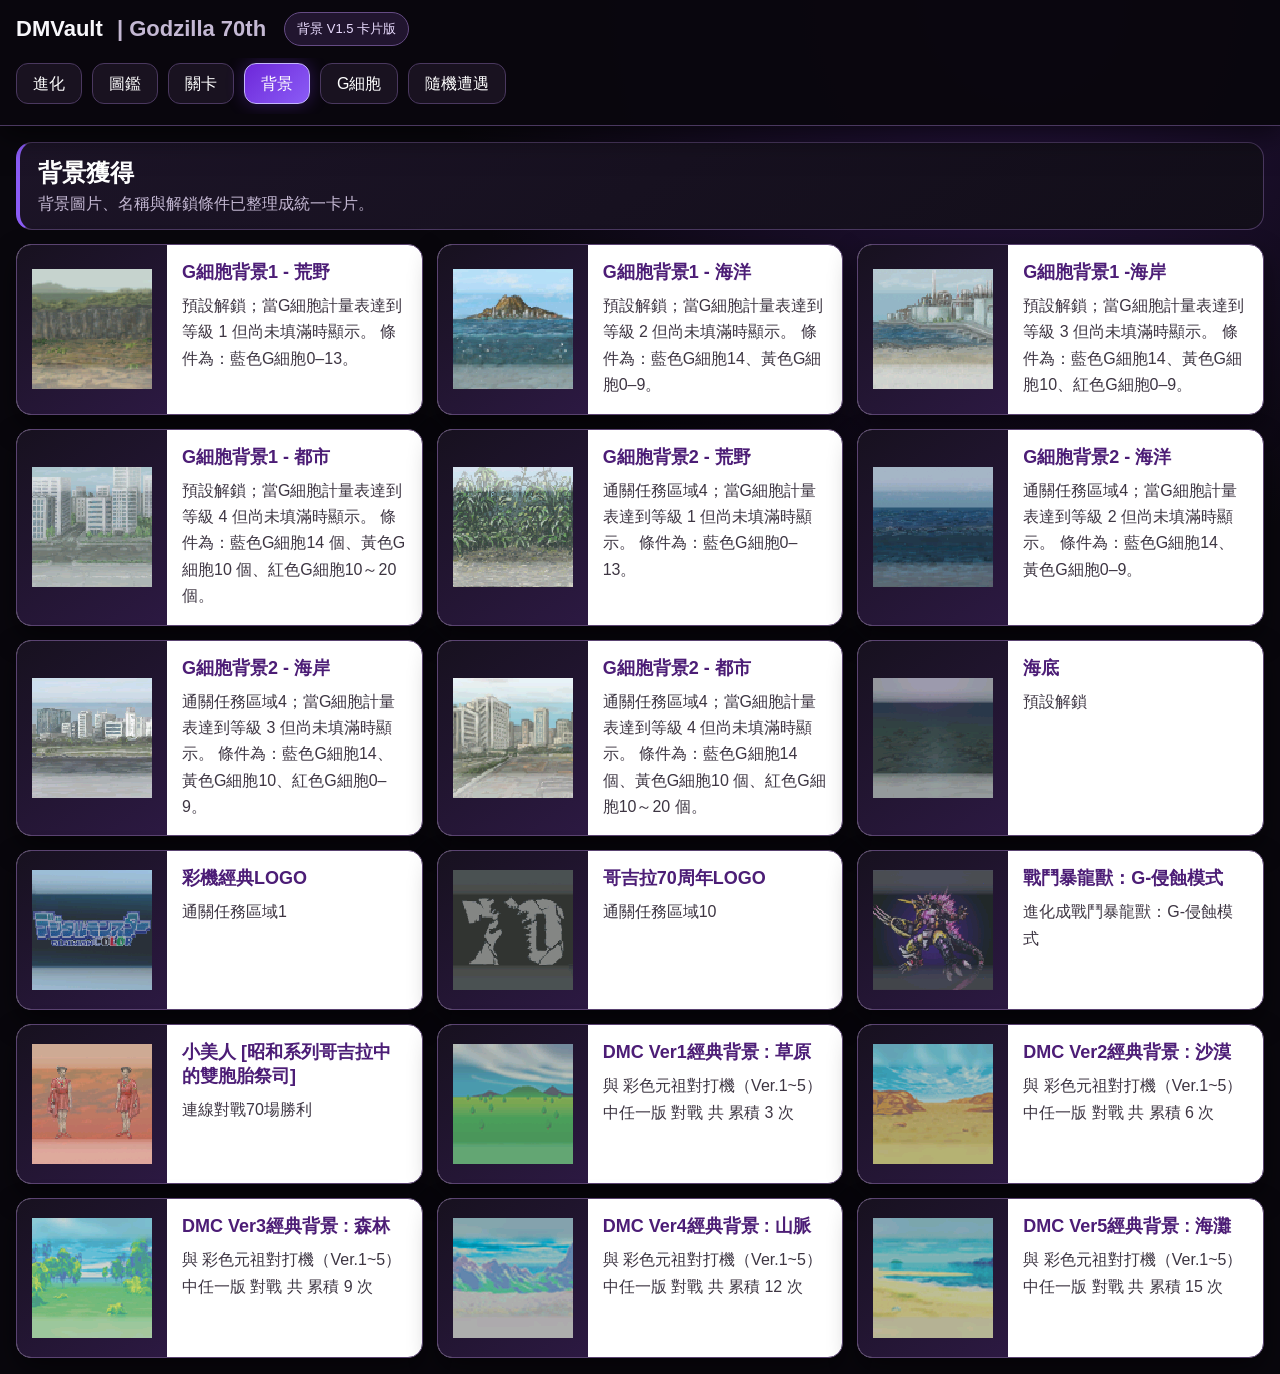
==== commit 49c2e51a: "V1.5" ====
--- a/background.html
+++ b/background.html
@@ -1,131 +1 @@
-<!DOCTYPE html>
-
-<html lang="zh-Hant"><head><meta charset="utf-8"/><meta content="width=device-width,initial-scale=1,maximum-scale=5,user-scalable=yes" name="viewport"/><title>DMVault｜Godzilla 70th｜背景獲得 V1.4</title><style type="text/css">
-		body,div,table,thead,tbody,tfoot,tr,th,td,p { font-family:"Arial"; font-size:x-small }
-		a.comment-indicator:hover + comment { background:#ffd; position:absolute; display:block; border:1px solid black; padding:0.5em;  } 
-		a.comment-indicator { background:red; display:inline-block; border:1px solid black; width:0.5em; height:0.5em;  } 
-		comment { display:none;  } 
-	</style>
-<style>
-:root{font-family:"Noto Sans TC","Microsoft JhengHei",sans-serif;color:#191919;background:#eef1f3}
-*{box-sizing:border-box}body{margin:0;background:#eef1f3}header.dm{position:sticky;top:0;z-index:100;background:#171b1f;color:#fff;padding:10px 16px;box-shadow:0 2px 8px #0005}.brand{font-weight:800;font-size:20px}.brand span{font-weight:500;color:#c9d1d9}.badge{font-size:13px;color:#aeb8c2;margin-top:2px}.nav{display:flex;gap:7px;flex-wrap:wrap;margin-top:9px}.nav a{color:#e8edf2;text-decoration:none;padding:6px 11px;border:1px solid #59636d;border-radius:7px;background:#2b3239}.nav a.active{background:#e8edf2;color:#171b1f;font-weight:700}.notice{padding:9px 16px;background:#fff3cd;border-bottom:1px solid #e0c46c;font-size:14px}.sheet-viewport{overflow:auto;padding:16px;min-height:calc(100vh - 125px)}.sheet-canvas{display:inline-block;background:#fff;box-shadow:0 2px 14px #0002;padding:10px;transform-origin:top left}.sheet-canvas table{margin:0!important} @media(max-width:700px){.sheet-viewport{padding:8px}.sheet-canvas{padding:4px}.brand{font-size:17px}}
-</style><style>header,header.dm{position:sticky!important;top:0!important;z-index:999!important}.nav{overflow-x:auto;white-space:nowrap;flex-wrap:nowrap!important}.nav a{flex:0 0 auto}</style><link href="shared.css?v=140" rel="stylesheet"/></head><body><header class="dm-header"><div class="dm-brand">DMVault<span>｜ Godzilla 70th</span></div><div class="dm-badge">背景 V1.4</div><nav class="dm-nav"><a href="index.html">進化</a><a href="dex.html">圖鑑</a><a href="stage.html">關卡</a><a class="active" href="background.html">背景</a><a href="gcell.html">G細胞</a><a href="encounter.html">隨機遭遇</a></nav></header><div class="notice">依原始 Excel「背景獲得」工作表完整搬移背景圖、時段與解鎖條件。</div><main class="sheet-viewport"><div class="sheet-canvas"><table align="left" border="0" cellspacing="0">
-<colgroup span="3" width="47"></colgroup>
-<colgroup width="213"></colgroup>
-<colgroup width="388"></colgroup>
-<tr>
-<td align="center" bgcolor="#000000" data-sheets-value='{ "1": 2, "2": "早"}' height="21" valign="bottom"><b><font color="#FFFFFF" face="Noto Sans CJK SC">早</font></b></td>
-<td align="center" bgcolor="#000000" data-sheets-value='{ "1": 2, "2": "中"}' valign="bottom"><b><font color="#FFFFFF" face="Noto Sans CJK SC">中</font></b></td>
-<td align="center" bgcolor="#000000" data-sheets-value='{ "1": 2, "2": "晚"}' valign="bottom"><b><font color="#FFFFFF" face="Noto Sans CJK SC">晚</font></b></td>
-<td align="center" bgcolor="#000000" data-sheets-value='{ "1": 2, "2": "名稱"}' valign="middle"><b><font color="#FFFFFF" face="Noto Sans CJK SC">名稱</font></b></td>
-<td align="center" bgcolor="#000000" data-sheets-value='{ "1": 2, "2": "解鎖條件"}' valign="middle"><b><font color="#FFFFFF" face="Noto Sans CJK SC">解鎖條件</font></b></td>
-</tr>
-<tr>
-<td align="left" colspan="2" data-sheets-value='{ "1": 2, "2": ""}' height="50" valign="middle"><font color="#000000" face="Microsoft JhengHei"><br/><img height="50" hspace="22" src="assets/怪獸對打機COLOR 哥吉拉 70th Edition中文攻略 紫硯的副本_html_43c44af7.png" vspace="0" width="50"/>
-</font></td>
-<td align="left" data-sheets-value='{ "1": 2, "2": "G細胞背景1 - 荒野"}' valign="middle"><b><font color="#000000" face="Noto Sans CJK SC">G細胞背景1 - 荒野</font></b></td>
-<td align="left" data-sheets-value='{ "1": 2, "2": "預設解鎖；當G細胞計量表達到等級 1 但尚未填滿時顯示。\n條件為：藍色G細胞0–13。"}' valign="middle"><b><font color="#000000" face="Noto Sans CJK SC">預設解鎖；當G細胞計量表達到等級 1 但尚未填滿時顯示。<br/>條件為：藍色G細胞0–13。</font></b></td>
-</tr>
-<tr>
-<td align="left" colspan="2" data-sheets-value='{ "1": 2, "2": ""}' height="50" valign="bottom"><font color="#000000" face="Microsoft JhengHei"><br/><img height="50" hspace="22" src="assets/怪獸對打機COLOR 哥吉拉 70th Edition中文攻略 紫硯的副本_html_69cca1a5.png" vspace="0" width="50"/>
-</font></td>
-<td align="left" data-sheets-value='{ "1": 2, "2": "G細胞背景1 - 海洋"}' valign="middle"><b><font color="#000000" face="Noto Sans CJK SC">G細胞背景1 - 海洋</font></b></td>
-<td align="left" data-sheets-value='{ "1": 2, "2": "預設解鎖；當G細胞計量表達到等級 2 但尚未填滿時顯示。\n條件為：藍色G細胞14、黃色G細胞0–9。"}' valign="middle"><b><font color="#000000" face="Noto Sans CJK SC">預設解鎖；當G細胞計量表達到等級 2 但尚未填滿時顯示。<br/>條件為：藍色G細胞14、黃色G細胞0–9。</font></b></td>
-</tr>
-<tr>
-<td align="left" colspan="2" data-sheets-value='{ "1": 2, "2": ""}' height="50" valign="bottom"><font color="#000000" face="Microsoft JhengHei"><br/><img height="50" hspace="22" src="assets/怪獸對打機COLOR 哥吉拉 70th Edition中文攻略 紫硯的副本_html_1aa0eda8.png" vspace="0" width="50"/>
-</font></td>
-<td align="left" data-sheets-value='{ "1": 2, "2": "G細胞背景1 -海岸"}' valign="middle"><b><font color="#000000" face="Noto Sans CJK SC">G細胞背景1 -海岸</font></b></td>
-<td align="left" data-sheets-value='{ "1": 2, "2": "預設解鎖；當G細胞計量表達到等級 3 但尚未填滿時顯示。\n條件為：藍色G細胞14、黃色G細胞10、紅色G細胞0–9。"}' valign="middle"><b><font color="#000000" face="Noto Sans CJK SC">預設解鎖；當G細胞計量表達到等級 3 但尚未填滿時顯示。<br/>條件為：藍色G細胞14、黃色G細胞10、紅色G細胞0–9。</font></b></td>
-</tr>
-<tr>
-<td align="left" colspan="2" data-sheets-value='{ "1": 2, "2": ""}' height="50" valign="bottom"><font color="#000000" face="Microsoft JhengHei"><br/><img height="50" hspace="22" src="assets/怪獸對打機COLOR 哥吉拉 70th Edition中文攻略 紫硯的副本_html_28982349.png" vspace="0" width="50"/>
-</font></td>
-<td align="left" data-sheets-value='{ "1": 2, "2": "G細胞背景1 - 都市"}' valign="middle"><b><font color="#000000" face="Noto Sans CJK SC">G細胞背景1 - 都市</font></b></td>
-<td align="left" data-sheets-value='{ "1": 2, "2": "預設解鎖；當G細胞計量表達到等級 4 但尚未填滿時顯示。\n條件為：藍色G細胞14 個、黃色G細胞10 個、紅色G細胞10～20 個。"}' valign="middle"><b><font color="#000000" face="Noto Sans CJK SC">預設解鎖；當G細胞計量表達到等級 4 但尚未填滿時顯示。<br/>條件為：藍色G細胞14 個、黃色G細胞10 個、紅色G細胞10～20 個。</font></b></td>
-</tr>
-<tr>
-<td align="left" colspan="2" data-sheets-value='{ "1": 2, "2": ""}' height="50" valign="bottom"><font color="#000000" face="Microsoft JhengHei"><br/><img height="50" hspace="22" src="assets/怪獸對打機COLOR 哥吉拉 70th Edition中文攻略 紫硯的副本_html_73aa8780.png" vspace="0" width="50"/>
-</font></td>
-<td align="left" data-sheets-value='{ "1": 2, "2": "G細胞背景2 - 荒野"}' valign="middle"><b><font color="#000000" face="Noto Sans CJK SC">G細胞背景2 - 荒野</font></b></td>
-<td align="left" data-sheets-value='{ "1": 2, "2": "通關任務區域4；當G細胞計量表達到等級 1 但尚未填滿時顯示。\n條件為：藍色G細胞0–13。"}' valign="middle"><b><font color="#000000" face="Noto Sans CJK SC">通關任務區域4；當G細胞計量表達到等級 1 但尚未填滿時顯示。<br/>條件為：藍色G細胞0–13。</font></b></td>
-</tr>
-<tr>
-<td align="left" colspan="2" data-sheets-value='{ "1": 2, "2": ""}' height="50" valign="bottom"><font color="#000000" face="Microsoft JhengHei"><br/><img height="50" hspace="22" src="assets/怪獸對打機COLOR 哥吉拉 70th Edition中文攻略 紫硯的副本_html_75eb52c1.png" vspace="0" width="50"/>
-</font></td>
-<td align="left" data-sheets-value='{ "1": 2, "2": "G細胞背景2 - 海洋"}' valign="middle"><b><font color="#000000" face="Noto Sans CJK SC">G細胞背景2 - 海洋</font></b></td>
-<td align="left" data-sheets-value='{ "1": 2, "2": "通關任務區域4；當G細胞計量表達到等級 2 但尚未填滿時顯示。\n條件為：藍色G細胞14、黃色G細胞0–9。"}' valign="middle"><b><font color="#000000" face="Noto Sans CJK SC">通關任務區域4；當G細胞計量表達到等級 2 但尚未填滿時顯示。<br/>條件為：藍色G細胞14、黃色G細胞0–9。</font></b></td>
-</tr>
-<tr>
-<td align="left" colspan="2" data-sheets-value='{ "1": 2, "2": ""}' height="50" valign="bottom"><font color="#000000" face="Microsoft JhengHei"><br/><img height="50" hspace="22" src="assets/怪獸對打機COLOR 哥吉拉 70th Edition中文攻略 紫硯的副本_html_7d797acc.png" vspace="0" width="50"/>
-</font></td>
-<td align="left" data-sheets-value='{ "1": 2, "2": "G細胞背景2 - 海岸"}' valign="middle"><b><font color="#000000" face="Noto Sans CJK SC">G細胞背景2 - 海岸</font></b></td>
-<td align="left" data-sheets-value='{ "1": 2, "2": "通關任務區域4；當G細胞計量表達到等級 3 但尚未填滿時顯示。\n條件為：藍色G細胞14、黃色G細胞10、紅色G細胞0–9。"}' valign="middle"><b><font color="#000000" face="Noto Sans CJK SC">通關任務區域4；當G細胞計量表達到等級 3 但尚未填滿時顯示。<br/>條件為：藍色G細胞14、黃色G細胞10、紅色G細胞0–9。</font></b></td>
-</tr>
-<tr>
-<td align="left" colspan="2" data-sheets-value='{ "1": 2, "2": ""}' height="50" valign="bottom"><font color="#000000" face="Microsoft JhengHei"><br/><img height="50" hspace="22" src="assets/怪獸對打機COLOR 哥吉拉 70th Edition中文攻略 紫硯的副本_html_9ff56f3a.png" vspace="0" width="50"/>
-</font></td>
-<td align="left" data-sheets-value='{ "1": 2, "2": "G細胞背景2 - 都市"}' valign="middle"><b><font color="#000000" face="Noto Sans CJK SC">G細胞背景2 - 都市</font></b></td>
-<td align="left" data-sheets-value='{ "1": 2, "2": "通關任務區域4；當G細胞計量表達到等級 4 但尚未填滿時顯示。\n條件為：藍色G細胞14 個、黃色G細胞10 個、紅色G細胞10～20 個。"}' valign="middle"><b><font color="#000000" face="Noto Sans CJK SC">通關任務區域4；當G細胞計量表達到等級 4 但尚未填滿時顯示。<br/>條件為：藍色G細胞14 個、黃色G細胞10 個、紅色G細胞10～20 個。</font></b></td>
-</tr>
-<tr>
-<td align="center" colspan="3" data-sheets-value='{ "1": 2, "2": ""}' height="50" valign="middle"><font color="#000000" face="Microsoft JhengHei"><br/><img height="50" hspace="22" src="assets/怪獸對打機COLOR 哥吉拉 70th Edition中文攻略 紫硯的副本_html_dbadd687.png" vspace="0" width="50"/>
-</font></td>
-<td align="left" data-sheets-value='{ "1": 2, "2": "海底"}' valign="middle"><b><font color="#000000" face="Noto Sans CJK SC">海底</font></b></td>
-<td align="left" data-sheets-value='{ "1": 2, "2": "預設解鎖"}' valign="middle"><b><font color="#000000" face="Noto Sans CJK SC">預設解鎖</font></b></td>
-</tr>
-<tr>
-<td align="center" colspan="3" data-sheets-value='{ "1": 2, "2": ""}' height="50" valign="bottom"><font color="#000000" face="Microsoft JhengHei"><br/><img height="50" hspace="22" src="assets/怪獸對打機COLOR 哥吉拉 70th Edition中文攻略 紫硯的副本_html_d315a100.png" vspace="0" width="50"/>
-</font></td>
-<td align="left" data-sheets-value='{ "1": 2, "2": "彩機經典LOGO"}' valign="middle"><b><font color="#000000" face="Noto Sans CJK SC">彩機經典LOGO</font></b></td>
-<td align="left" data-sheets-value='{ "1": 2, "2": "通關任務區域1"}' valign="middle"><b><font color="#000000" face="Noto Sans CJK SC">通關任務區域1</font></b></td>
-</tr>
-<tr>
-<td align="center" colspan="3" data-sheets-value='{ "1": 2, "2": ""}' height="50" valign="bottom"><font color="#000000" face="Microsoft JhengHei"><br/><img height="50" hspace="22" src="assets/怪獸對打機COLOR 哥吉拉 70th Edition中文攻略 紫硯的副本_html_f11c5633.png" vspace="0" width="50"/>
-</font></td>
-<td align="left" data-sheets-value='{ "1": 2, "2": "哥吉拉70周年LOGO"}' valign="middle"><b><font color="#000000" face="Noto Sans CJK SC">哥吉拉70周年LOGO</font></b></td>
-<td align="left" data-sheets-value='{ "1": 2, "2": "通關任務區域10"}' valign="middle"><b><font color="#000000" face="Noto Sans CJK SC">通關任務區域10</font></b></td>
-</tr>
-<tr>
-<td align="center" colspan="3" data-sheets-value='{ "1": 2, "2": ""}' height="50" valign="bottom"><font color="#000000" face="Microsoft JhengHei"><br/><img height="50" hspace="22" src="assets/怪獸對打機COLOR 哥吉拉 70th Edition中文攻略 紫硯的副本_html_17593b94.png" vspace="0" width="50"/>
-</font></td>
-<td align="left" data-sheets-value='{ "1": 2, "2": "戰鬥暴龍獸：G-侵蝕模式"}' valign="middle"><b><font color="#000000" face="Noto Sans CJK SC">戰鬥暴龍獸：G-侵蝕模式</font></b></td>
-<td align="left" data-sheets-value='{ "1": 2, "2": "進化成戰鬥暴龍獸：G-侵蝕模式"}' valign="middle"><b><font color="#000000" face="Noto Sans CJK SC">進化成戰鬥暴龍獸：G-侵蝕模式</font></b></td>
-</tr>
-<tr>
-<td align="center" colspan="3" data-sheets-value='{ "1": 2, "2": ""}' height="50" valign="bottom"><font color="#000000" face="Microsoft JhengHei"><br/><img height="50" hspace="22" src="assets/怪獸對打機COLOR 哥吉拉 70th Edition中文攻略 紫硯的副本_html_e0c6b8cb.png" vspace="0" width="50"/>
-</font></td>
-<td align="left" data-sheets-value='{ "1": 2, "2": "小美人\n[昭和系列哥吉拉中的雙胞胎祭司]"}' valign="middle"><b><font color="#000000" face="Noto Sans CJK SC">小美人<br/>[昭和系列哥吉拉中的雙胞胎祭司]</font></b></td>
-<td align="left" data-sheets-value='{ "1": 2, "2": "連線對戰70場勝利"}' valign="middle"><b><font color="#000000" face="Noto Sans CJK SC">連線對戰70場勝利</font></b></td>
-</tr>
-<tr>
-<td align="center" colspan="3" data-sheets-value='{ "1": 2, "2": ""}' height="50" valign="bottom"><font color="#000000" face="Microsoft JhengHei"><br/><img height="50" hspace="22" src="assets/怪獸對打機COLOR 哥吉拉 70th Edition中文攻略 紫硯的副本_html_563b8519.png" vspace="0" width="50"/>
-</font></td>
-<td align="left" data-sheets-value='{ "1": 2, "2": "DMC Ver1經典背景 : 草原"}' valign="middle"><b><font color="#000000" face="Noto Sans CJK SC">DMC Ver1經典背景 : 草原</font></b></td>
-<td align="left" data-sheets-value='{ "1": 2, "2": "與 彩色元祖對打機（Ver.1~5）中任一版 對戰 共 累積 3 次"}' valign="middle"><b><font color="#000000" face="Noto Sans CJK SC">與 彩色元祖對打機（Ver.1~5）中任一版 對戰 共 累積 3 次</font></b></td>
-</tr>
-<tr>
-<td align="center" colspan="3" data-sheets-value='{ "1": 2, "2": ""}' height="50" valign="bottom"><font color="#000000" face="Microsoft JhengHei"><br/><img height="50" hspace="22" src="assets/怪獸對打機COLOR 哥吉拉 70th Edition中文攻略 紫硯的副本_html_6d951e50.png" vspace="0" width="50"/>
-</font></td>
-<td align="left" data-sheets-value='{ "1": 2, "2": "DMC Ver2經典背景 : 沙漠"}' valign="middle"><b><font color="#000000" face="Noto Sans CJK SC">DMC Ver2經典背景 : 沙漠</font></b></td>
-<td align="left" data-sheets-value='{ "1": 2, "2": "與 彩色元祖對打機（Ver.1~5）中任一版 對戰 共 累積 6 次"}' valign="middle"><b><font color="#000000" face="Noto Sans CJK SC">與 彩色元祖對打機（Ver.1~5）中任一版 對戰 共 累積 6 次</font></b></td>
-</tr>
-<tr>
-<td align="center" colspan="3" data-sheets-value='{ "1": 2, "2": ""}' height="50" valign="bottom"><font color="#000000" face="Microsoft JhengHei"><br/><img height="50" hspace="22" src="assets/怪獸對打機COLOR 哥吉拉 70th Edition中文攻略 紫硯的副本_html_45a6aa62.png" vspace="0" width="50"/>
-</font></td>
-<td align="left" data-sheets-value='{ "1": 2, "2": "DMC Ver3經典背景 : 森林"}' valign="middle"><b><font color="#000000" face="Noto Sans CJK SC">DMC Ver3經典背景 : 森林</font></b></td>
-<td align="left" data-sheets-value='{ "1": 2, "2": "與 彩色元祖對打機（Ver.1~5）中任一版 對戰 共 累積 9 次"}' valign="middle"><b><font color="#000000" face="Noto Sans CJK SC">與 彩色元祖對打機（Ver.1~5）中任一版 對戰 共 累積 9 次</font></b></td>
-</tr>
-<tr>
-<td align="center" colspan="3" data-sheets-value='{ "1": 2, "2": ""}' height="50" valign="bottom"><font color="#000000" face="Microsoft JhengHei"><br/><img height="50" hspace="22" src="assets/怪獸對打機COLOR 哥吉拉 70th Edition中文攻略 紫硯的副本_html_868a1b3f.png" vspace="0" width="50"/>
-</font></td>
-<td align="left" data-sheets-value='{ "1": 2, "2": "DMC Ver4經典背景 : 山脈"}' valign="middle"><b><font color="#000000" face="Noto Sans CJK SC">DMC Ver4經典背景 : 山脈</font></b></td>
-<td align="left" data-sheets-value='{ "1": 2, "2": "與 彩色元祖對打機（Ver.1~5）中任一版 對戰 共 累積 12 次"}' valign="middle"><b><font color="#000000" face="Noto Sans CJK SC">與 彩色元祖對打機（Ver.1~5）中任一版 對戰 共 累積 12 次</font></b></td>
-</tr>
-<tr>
-<td align="center" colspan="3" data-sheets-value='{ "1": 2, "2": ""}' height="50" valign="bottom"><font color="#000000" face="Microsoft JhengHei"><br/><img height="50" hspace="22" src="assets/怪獸對打機COLOR 哥吉拉 70th Edition中文攻略 紫硯的副本_html_cb7144b4.png" vspace="0" width="50"/>
-</font></td>
-<td align="left" data-sheets-value='{ "1": 2, "2": "DMC Ver5經典背景 : 海灘"}' valign="middle"><b><font color="#000000" face="Noto Sans CJK SC">DMC Ver5經典背景 : 海灘</font></b></td>
-<td align="left" data-sheets-value='{ "1": 2, "2": "與 彩色元祖對打機（Ver.1~5）中任一版 對戰 共 累積 15 次"}' valign="middle"><b><font color="#000000" face="Noto Sans CJK SC">與 彩色元祖對打機（Ver.1~5）中任一版 對戰 共 累積 15 次</font></b></td>
-</tr>
-</table></div></main><script src="common.js?v=140"></script></body></html>+<!doctype html><html lang="zh-Hant"><head><meta charset="utf-8"><meta name="viewport" content="width=device-width,initial-scale=1"><title>背景｜DMVault Godzilla 70th</title><link rel="stylesheet" href="shared.css?v=150"><style>*{box-sizing:border-box}body{margin:0;background:radial-gradient(circle at 80% 0,#281442,transparent 34%),#09070d;color:#fff;font-family:"Noto Sans TC","Microsoft JhengHei",sans-serif}main{max-width:1500px;margin:auto;padding:16px}.hero{background:linear-gradient(145deg,#1c1427,#120e19);border:1px solid #4a385f;border-left:4px solid #8b5cf6;border-radius:16px;padding:14px 18px;margin-bottom:14px}.hero h1{margin:0 0 5px}.hero p{margin:0;color:#c4b8d3}.bg-grid{display:grid;grid-template-columns:repeat(auto-fit,minmax(320px,1fr));gap:14px}.bg-card{display:grid;grid-template-columns:150px 1fr;min-height:160px;background:#fff;color:#17111f;border:1px solid #5a4371;border-radius:15px;overflow:hidden;box-shadow:0 12px 28px #0007}.bg-image{display:flex;align-items:center;justify-content:center;background:linear-gradient(145deg,#17111f,#2c1942);padding:14px}.bg-image img{width:120px;height:120px;object-fit:contain;image-rendering:pixelated}.bg-copy{padding:15px}.bg-copy h2{margin:0 0 9px;font-size:18px;color:#4c1d76}.bg-copy p{margin:0;line-height:1.65;color:#3d3542}@media(max-width:520px){.bg-grid{grid-template-columns:1fr}.bg-card{grid-template-columns:110px 1fr}.bg-image img{width:88px;height:88px}}</style></head><body><header class="dm-header"><div class="dm-brand">DMVault <span>| Godzilla 70th</span></div><div class="dm-badge">背景 V1.5 卡片版</div><nav class="dm-nav"><a href="index.html">進化</a><a href="dex.html">圖鑑</a><a href="stage.html">關卡</a><a class="active" href="background.html">背景</a><a href="gcell.html">G細胞</a><a href="encounter.html">隨機遭遇</a></nav></header><main><section class="hero"><h1>背景獲得</h1><p>背景圖片、名稱與解鎖條件已整理成統一卡片。</p></section><section class="bg-grid"><article class="bg-card"><div class="bg-image"><img src="assets/怪獸對打機COLOR 哥吉拉 70th Edition中文攻略 紫硯的副本_html_43c44af7.png" alt="G細胞背景1 - 荒野"></div><div class="bg-copy"><h2>G細胞背景1 - 荒野</h2><p>預設解鎖；當G細胞計量表達到等級 1 但尚未填滿時顯示。 條件為：藍色G細胞0–13。</p></div></article><article class="bg-card"><div class="bg-image"><img src="assets/怪獸對打機COLOR 哥吉拉 70th Edition中文攻略 紫硯的副本_html_69cca1a5.png" alt="G細胞背景1 - 海洋"></div><div class="bg-copy"><h2>G細胞背景1 - 海洋</h2><p>預設解鎖；當G細胞計量表達到等級 2 但尚未填滿時顯示。 條件為：藍色G細胞14、黃色G細胞0–9。</p></div></article><article class="bg-card"><div class="bg-image"><img src="assets/怪獸對打機COLOR 哥吉拉 70th Edition中文攻略 紫硯的副本_html_1aa0eda8.png" alt="G細胞背景1 -海岸"></div><div class="bg-copy"><h2>G細胞背景1 -海岸</h2><p>預設解鎖；當G細胞計量表達到等級 3 但尚未填滿時顯示。 條件為：藍色G細胞14、黃色G細胞10、紅色G細胞0–9。</p></div></article><article class="bg-card"><div class="bg-image"><img src="assets/怪獸對打機COLOR 哥吉拉 70th Edition中文攻略 紫硯的副本_html_28982349.png" alt="G細胞背景1 - 都市"></div><div class="bg-copy"><h2>G細胞背景1 - 都市</h2><p>預設解鎖；當G細胞計量表達到等級 4 但尚未填滿時顯示。 條件為：藍色G細胞14 個、黃色G細胞10 個、紅色G細胞10～20 個。</p></div></article><article class="bg-card"><div class="bg-image"><img src="assets/怪獸對打機COLOR 哥吉拉 70th Edition中文攻略 紫硯的副本_html_73aa8780.png" alt="G細胞背景2 - 荒野"></div><div class="bg-copy"><h2>G細胞背景2 - 荒野</h2><p>通關任務區域4；當G細胞計量表達到等級 1 但尚未填滿時顯示。 條件為：藍色G細胞0–13。</p></div></article><article class="bg-card"><div class="bg-image"><img src="assets/怪獸對打機COLOR 哥吉拉 70th Edition中文攻略 紫硯的副本_html_75eb52c1.png" alt="G細胞背景2 - 海洋"></div><div class="bg-copy"><h2>G細胞背景2 - 海洋</h2><p>通關任務區域4；當G細胞計量表達到等級 2 但尚未填滿時顯示。 條件為：藍色G細胞14、黃色G細胞0–9。</p></div></article><article class="bg-card"><div class="bg-image"><img src="assets/怪獸對打機COLOR 哥吉拉 70th Edition中文攻略 紫硯的副本_html_7d797acc.png" alt="G細胞背景2 - 海岸"></div><div class="bg-copy"><h2>G細胞背景2 - 海岸</h2><p>通關任務區域4；當G細胞計量表達到等級 3 但尚未填滿時顯示。 條件為：藍色G細胞14、黃色G細胞10、紅色G細胞0–9。</p></div></article><article class="bg-card"><div class="bg-image"><img src="assets/怪獸對打機COLOR 哥吉拉 70th Edition中文攻略 紫硯的副本_html_9ff56f3a.png" alt="G細胞背景2 - 都市"></div><div class="bg-copy"><h2>G細胞背景2 - 都市</h2><p>通關任務區域4；當G細胞計量表達到等級 4 但尚未填滿時顯示。 條件為：藍色G細胞14 個、黃色G細胞10 個、紅色G細胞10～20 個。</p></div></article><article class="bg-card"><div class="bg-image"><img src="assets/怪獸對打機COLOR 哥吉拉 70th Edition中文攻略 紫硯的副本_html_dbadd687.png" alt="海底"></div><div class="bg-copy"><h2>海底</h2><p>預設解鎖</p></div></article><article class="bg-card"><div class="bg-image"><img src="assets/怪獸對打機COLOR 哥吉拉 70th Edition中文攻略 紫硯的副本_html_d315a100.png" alt="彩機經典LOGO"></div><div class="bg-copy"><h2>彩機經典LOGO</h2><p>通關任務區域1</p></div></article><article class="bg-card"><div class="bg-image"><img src="assets/怪獸對打機COLOR 哥吉拉 70th Edition中文攻略 紫硯的副本_html_f11c5633.png" alt="哥吉拉70周年LOGO"></div><div class="bg-copy"><h2>哥吉拉70周年LOGO</h2><p>通關任務區域10</p></div></article><article class="bg-card"><div class="bg-image"><img src="assets/怪獸對打機COLOR 哥吉拉 70th Edition中文攻略 紫硯的副本_html_17593b94.png" alt="戰鬥暴龍獸：G-侵蝕模式"></div><div class="bg-copy"><h2>戰鬥暴龍獸：G-侵蝕模式</h2><p>進化成戰鬥暴龍獸：G-侵蝕模式</p></div></article><article class="bg-card"><div class="bg-image"><img src="assets/怪獸對打機COLOR 哥吉拉 70th Edition中文攻略 紫硯的副本_html_e0c6b8cb.png" alt="小美人 [昭和系列哥吉拉中的雙胞胎祭司]"></div><div class="bg-copy"><h2>小美人 [昭和系列哥吉拉中的雙胞胎祭司]</h2><p>連線對戰70場勝利</p></div></article><article class="bg-card"><div class="bg-image"><img src="assets/怪獸對打機COLOR 哥吉拉 70th Edition中文攻略 紫硯的副本_html_563b8519.png" alt="DMC Ver1經典背景 : 草原"></div><div class="bg-copy"><h2>DMC Ver1經典背景 : 草原</h2><p>與 彩色元祖對打機（Ver.1~5）中任一版 對戰 共 累積 3 次</p></div></article><article class="bg-card"><div class="bg-image"><img src="assets/怪獸對打機COLOR 哥吉拉 70th Edition中文攻略 紫硯的副本_html_6d951e50.png" alt="DMC Ver2經典背景 : 沙漠"></div><div class="bg-copy"><h2>DMC Ver2經典背景 : 沙漠</h2><p>與 彩色元祖對打機（Ver.1~5）中任一版 對戰 共 累積 6 次</p></div></article><article class="bg-card"><div class="bg-image"><img src="assets/怪獸對打機COLOR 哥吉拉 70th Edition中文攻略 紫硯的副本_html_45a6aa62.png" alt="DMC Ver3經典背景 : 森林"></div><div class="bg-copy"><h2>DMC Ver3經典背景 : 森林</h2><p>與 彩色元祖對打機（Ver.1~5）中任一版 對戰 共 累積 9 次</p></div></article><article class="bg-card"><div class="bg-image"><img src="assets/怪獸對打機COLOR 哥吉拉 70th Edition中文攻略 紫硯的副本_html_868a1b3f.png" alt="DMC Ver4經典背景 : 山脈"></div><div class="bg-copy"><h2>DMC Ver4經典背景 : 山脈</h2><p>與 彩色元祖對打機（Ver.1~5）中任一版 對戰 共 累積 12 次</p></div></article><article class="bg-card"><div class="bg-image"><img src="assets/怪獸對打機COLOR 哥吉拉 70th Edition中文攻略 紫硯的副本_html_cb7144b4.png" alt="DMC Ver5經典背景 : 海灘"></div><div class="bg-copy"><h2>DMC Ver5經典背景 : 海灘</h2><p>與 彩色元祖對打機（Ver.1~5）中任一版 對戰 共 累積 15 次</p></div></article></section></main></body></html>
--- a/shared.css
+++ b/shared.css
@@ -41,52 +41,6 @@
   .dm-badge{display:none!important}.dm-nav{padding-top:4px!important}.dm-nav a{padding:9px 12px!important;font-size:14px!important}
 }
 
-/* V1.4 — Godzilla 黑紫白卡片主題 */
-:root{
- --dm-header-h:126px;--dm-bg:#0b0810;--dm-panel:#15101d;--dm-panel2:#1d1528;
- --dm-purple:#8b5cf6;--dm-purple2:#b794f6;--dm-glow:#7c3aed55;
- --dm-line:#3d3150;--dm-text:#f8f7fb;--dm-muted:#b9afc8;--dm-paper:#fff;
- --dm-active:#6d28d9;--dm-active-line:#a78bfa;
-}
-html{background:var(--dm-bg)}
-body{background:radial-gradient(circle at 80% 0,#25133b 0,transparent 34%),linear-gradient(180deg,#0b0810,#100b16 55%,#08060c)!important;color:var(--dm-text)!important;min-height:100vh}
-.dm-header,.site-header{background:rgba(10,7,14,.96)!important;border-bottom:1px solid var(--dm-line)!important;box-shadow:0 8px 28px #0009,0 1px 0 #8b5cf633!important;backdrop-filter:blur(12px)}
-.dm-brand,.brand-row strong{color:#fff!important;text-shadow:0 0 18px #a78bfa55}
-.dm-brand span,.brand-row b{color:#d8cced!important}
-.dm-badge,.brand-row em{background:#21152f!important;border-color:#654b84!important;color:#e8dafa!important}
-.dm-nav a,.main-nav a{background:#18121f!important;border-color:#483a5d!important;color:#f8f7fb!important;border-radius:12px!important;font-weight:800!important;box-shadow:inset 0 1px #ffffff0d!important}
-.dm-nav a:hover,.main-nav a:hover{background:#2a1b3c!important;border-color:#8b5cf6!important;transform:translateY(-1px)}
-.dm-nav a.active,.main-nav a.active{background:linear-gradient(135deg,#6d28d9,#8b5cf6)!important;border-color:#c4b5fd!important;box-shadow:0 0 20px #7c3aed55!important}
-.intro,.notice,.dm-card,.monster-card,.card,.evolution-sheet,.sheet-frame,.tool-panel{border:1px solid var(--dm-line)!important;border-radius:16px!important;box-shadow:0 12px 30px #0006,0 0 0 1px #ffffff08 inset!important}
-.intro{background:linear-gradient(145deg,#1c1427,#120e19)!important;color:#fff!important;border-left:4px solid var(--dm-purple)!important}
-.intro p{color:var(--dm-muted)!important}.intro h1{color:#fff!important}
-.notice{margin:14px auto!important;max-width:calc(100% - 28px);background:#1a1224!important;color:#e9ddf7!important;border-color:#4e3a68!important;padding:12px 16px!important}
-.stage-nav{background:linear-gradient(180deg,#0b0810f5,#0b0810dd)!important;padding:10px!important;border:1px solid var(--dm-line);border-radius:14px;margin-top:10px}
-.stage-nav a{background:#18121f!important;color:#f8f7fb!important;border-color:#49385e!important}.stage-nav a:hover{border-color:#a78bfa!important;background:#2a1b3c!important}
-.stage-heading{background:linear-gradient(90deg,#1a1026,#36165e)!important;border-radius:14px 14px 0 0!important;border:1px solid #5c3c82!important}
-.evolution-sheet{background:#140f1c!important;border:1px solid #4c3a63!important;overflow:hidden!important;margin:14px 0 22px!important}
-.source-panel{background:#fff;color:#111;border-right:3px solid #6d28d9!important}
-.source-title-zh{background:linear-gradient(90deg,#f7f2ff,#fff)!important;color:#241431!important}
-.source-title-jp,.route-head strong{background:linear-gradient(135deg,#120d19,#2b1642)!important;color:#fff!important}
-.route-area{background:#120d19!important;padding:8px!important;gap:8px!important}
-.route-column{border:1px solid #49385e!important;border-radius:12px!important;overflow:hidden!important;box-shadow:0 7px 18px #0005!important;background:#fff!important}
-.route-column:hover{transform:translateY(-2px);border-color:#9f7aea!important;box-shadow:0 10px 24px #0008,0 0 16px #7c3aed33!important}
-.route-head{background:#fff!important}.route-value{background:#fff}.route-label{background:#f8f4fc}.route-value.muted{color:#9a91a6}
-.no-route{background:#18121f!important;color:#b9afc8!important;border-radius:12px!important}
-.monster-card,.card{background:linear-gradient(145deg,#1a1422,#110d17)!important;color:#fff!important;border-color:#49385e!important;transition:.18s ease}
-.monster-card:hover,.card:hover{transform:translateY(-3px);border-color:#9f7aea!important;box-shadow:0 14px 28px #0008,0 0 18px #7c3aed33!important}
-.monster-card small,.card small{color:#b9afc8!important}.monster-head{border-bottom-color:#40324f!important}.stats{background:#fff;color:#111;border-radius:0 0 12px 12px}
-.sheet-viewport,.wrap{background:transparent!important;padding:16px!important}
-.sheet-canvas,.sheet{background:#fff!important;border:1px solid #634884!important;border-radius:16px!important;box-shadow:0 16px 42px #0009!important;overflow:hidden}
-.tool-panel{display:flex;gap:10px;align-items:center;flex-wrap:wrap;background:#16101f;padding:12px 14px;margin:12px 0;color:#fff}
-.tool-panel input[type=search]{flex:1;min-width:220px;background:#0c0911;color:#fff;border:1px solid #59436f;border-radius:10px;padding:11px 13px;font-size:16px;outline:none}
-.tool-panel input[type=search]:focus{border-color:#a78bfa;box-shadow:0 0 0 3px #7c3aed33}
-.tool-panel button,.owned-toggle{border:1px solid #6f5590;background:#261938;color:#fff;border-radius:10px;padding:9px 12px;font-weight:800;cursor:pointer}
-.tool-panel button:hover,.owned-toggle:hover{background:#42235f;border-color:#a78bfa}
-.owned-toggle{position:absolute;top:8px;right:8px;z-index:3;font-size:13px;padding:6px 9px}
-.owned-toggle.is-owned{background:#6d28d9;border-color:#c4b5fd;box-shadow:0 0 14px #7c3aed66}
-.source-panel,.monster-card{position:relative}
-.is-hidden{display:none!important}.owned-mark{outline:2px solid #8b5cf6!important;outline-offset:-2px}
-.result-count{color:#c9b8df;font-weight:700;white-space:nowrap}
-.back-top{background:#6d28d9!important;color:#fff!important;border-color:#c4b5fd!important;box-shadow:0 6px 22px #0008!important}
-@media(max-width:780px){.tool-panel{position:relative}.route-area{padding:6px!important;gap:6px!important}.evolution-sheet{border-radius:12px!important}.source-panel{border-right:0!important;border-bottom:3px solid #6d28d9!important}}
+/* V1.5 共用黑紫白主題 */
+:root{--dm-bg:#0a0710;--dm-line:#4a385f;--dm-text:#f8f7fb;--dm-muted:#c4b8d3;--dm-active:#6d28d9;--dm-active-line:#c4b5fd}
+.dm-header{background:rgba(10,7,14,.97)!important;border-color:var(--dm-line)!important;box-shadow:0 8px 28px #0009!important}.dm-badge{background:#21152f!important;border-color:#654b84!important;color:#eadcff!important}.dm-nav a{background:#191220!important;border-color:#4a385f!important}.dm-nav a.active{background:linear-gradient(135deg,#6d28d9,#8b5cf6)!important;border-color:#c4b5fd!important;box-shadow:0 0 18px #7c3aed55!important}
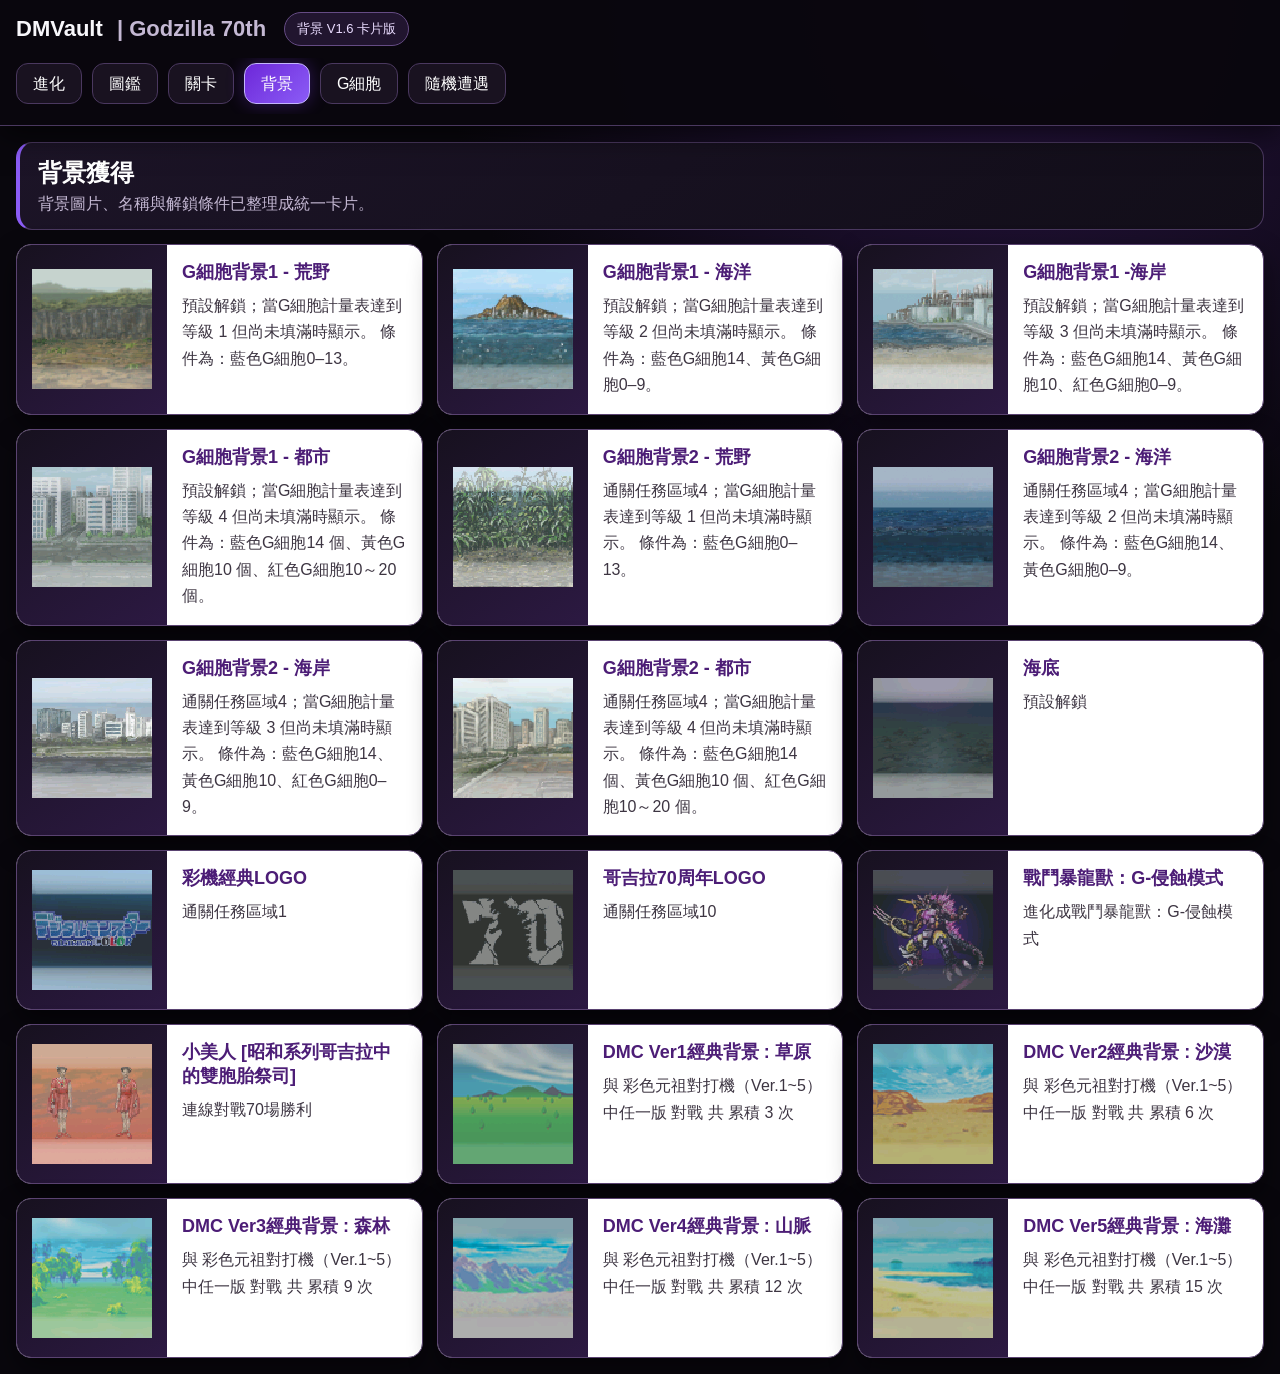
==== commit 36245e4a: "V1.6" ====
--- a/background.html
+++ b/background.html
@@ -1 +1 @@
-<!doctype html><html lang="zh-Hant"><head><meta charset="utf-8"><meta name="viewport" content="width=device-width,initial-scale=1"><title>背景｜DMVault Godzilla 70th</title><link rel="stylesheet" href="shared.css?v=150"><style>*{box-sizing:border-box}body{margin:0;background:radial-gradient(circle at 80% 0,#281442,transparent 34%),#09070d;color:#fff;font-family:"Noto Sans TC","Microsoft JhengHei",sans-serif}main{max-width:1500px;margin:auto;padding:16px}.hero{background:linear-gradient(145deg,#1c1427,#120e19);border:1px solid #4a385f;border-left:4px solid #8b5cf6;border-radius:16px;padding:14px 18px;margin-bottom:14px}.hero h1{margin:0 0 5px}.hero p{margin:0;color:#c4b8d3}.bg-grid{display:grid;grid-template-columns:repeat(auto-fit,minmax(320px,1fr));gap:14px}.bg-card{display:grid;grid-template-columns:150px 1fr;min-height:160px;background:#fff;color:#17111f;border:1px solid #5a4371;border-radius:15px;overflow:hidden;box-shadow:0 12px 28px #0007}.bg-image{display:flex;align-items:center;justify-content:center;background:linear-gradient(145deg,#17111f,#2c1942);padding:14px}.bg-image img{width:120px;height:120px;object-fit:contain;image-rendering:pixelated}.bg-copy{padding:15px}.bg-copy h2{margin:0 0 9px;font-size:18px;color:#4c1d76}.bg-copy p{margin:0;line-height:1.65;color:#3d3542}@media(max-width:520px){.bg-grid{grid-template-columns:1fr}.bg-card{grid-template-columns:110px 1fr}.bg-image img{width:88px;height:88px}}</style></head><body><header class="dm-header"><div class="dm-brand">DMVault <span>| Godzilla 70th</span></div><div class="dm-badge">背景 V1.5 卡片版</div><nav class="dm-nav"><a href="index.html">進化</a><a href="dex.html">圖鑑</a><a href="stage.html">關卡</a><a class="active" href="background.html">背景</a><a href="gcell.html">G細胞</a><a href="encounter.html">隨機遭遇</a></nav></header><main><section class="hero"><h1>背景獲得</h1><p>背景圖片、名稱與解鎖條件已整理成統一卡片。</p></section><section class="bg-grid"><article class="bg-card"><div class="bg-image"><img src="assets/怪獸對打機COLOR 哥吉拉 70th Edition中文攻略 紫硯的副本_html_43c44af7.png" alt="G細胞背景1 - 荒野"></div><div class="bg-copy"><h2>G細胞背景1 - 荒野</h2><p>預設解鎖；當G細胞計量表達到等級 1 但尚未填滿時顯示。 條件為：藍色G細胞0–13。</p></div></article><article class="bg-card"><div class="bg-image"><img src="assets/怪獸對打機COLOR 哥吉拉 70th Edition中文攻略 紫硯的副本_html_69cca1a5.png" alt="G細胞背景1 - 海洋"></div><div class="bg-copy"><h2>G細胞背景1 - 海洋</h2><p>預設解鎖；當G細胞計量表達到等級 2 但尚未填滿時顯示。 條件為：藍色G細胞14、黃色G細胞0–9。</p></div></article><article class="bg-card"><div class="bg-image"><img src="assets/怪獸對打機COLOR 哥吉拉 70th Edition中文攻略 紫硯的副本_html_1aa0eda8.png" alt="G細胞背景1 -海岸"></div><div class="bg-copy"><h2>G細胞背景1 -海岸</h2><p>預設解鎖；當G細胞計量表達到等級 3 但尚未填滿時顯示。 條件為：藍色G細胞14、黃色G細胞10、紅色G細胞0–9。</p></div></article><article class="bg-card"><div class="bg-image"><img src="assets/怪獸對打機COLOR 哥吉拉 70th Edition中文攻略 紫硯的副本_html_28982349.png" alt="G細胞背景1 - 都市"></div><div class="bg-copy"><h2>G細胞背景1 - 都市</h2><p>預設解鎖；當G細胞計量表達到等級 4 但尚未填滿時顯示。 條件為：藍色G細胞14 個、黃色G細胞10 個、紅色G細胞10～20 個。</p></div></article><article class="bg-card"><div class="bg-image"><img src="assets/怪獸對打機COLOR 哥吉拉 70th Edition中文攻略 紫硯的副本_html_73aa8780.png" alt="G細胞背景2 - 荒野"></div><div class="bg-copy"><h2>G細胞背景2 - 荒野</h2><p>通關任務區域4；當G細胞計量表達到等級 1 但尚未填滿時顯示。 條件為：藍色G細胞0–13。</p></div></article><article class="bg-card"><div class="bg-image"><img src="assets/怪獸對打機COLOR 哥吉拉 70th Edition中文攻略 紫硯的副本_html_75eb52c1.png" alt="G細胞背景2 - 海洋"></div><div class="bg-copy"><h2>G細胞背景2 - 海洋</h2><p>通關任務區域4；當G細胞計量表達到等級 2 但尚未填滿時顯示。 條件為：藍色G細胞14、黃色G細胞0–9。</p></div></article><article class="bg-card"><div class="bg-image"><img src="assets/怪獸對打機COLOR 哥吉拉 70th Edition中文攻略 紫硯的副本_html_7d797acc.png" alt="G細胞背景2 - 海岸"></div><div class="bg-copy"><h2>G細胞背景2 - 海岸</h2><p>通關任務區域4；當G細胞計量表達到等級 3 但尚未填滿時顯示。 條件為：藍色G細胞14、黃色G細胞10、紅色G細胞0–9。</p></div></article><article class="bg-card"><div class="bg-image"><img src="assets/怪獸對打機COLOR 哥吉拉 70th Edition中文攻略 紫硯的副本_html_9ff56f3a.png" alt="G細胞背景2 - 都市"></div><div class="bg-copy"><h2>G細胞背景2 - 都市</h2><p>通關任務區域4；當G細胞計量表達到等級 4 但尚未填滿時顯示。 條件為：藍色G細胞14 個、黃色G細胞10 個、紅色G細胞10～20 個。</p></div></article><article class="bg-card"><div class="bg-image"><img src="assets/怪獸對打機COLOR 哥吉拉 70th Edition中文攻略 紫硯的副本_html_dbadd687.png" alt="海底"></div><div class="bg-copy"><h2>海底</h2><p>預設解鎖</p></div></article><article class="bg-card"><div class="bg-image"><img src="assets/怪獸對打機COLOR 哥吉拉 70th Edition中文攻略 紫硯的副本_html_d315a100.png" alt="彩機經典LOGO"></div><div class="bg-copy"><h2>彩機經典LOGO</h2><p>通關任務區域1</p></div></article><article class="bg-card"><div class="bg-image"><img src="assets/怪獸對打機COLOR 哥吉拉 70th Edition中文攻略 紫硯的副本_html_f11c5633.png" alt="哥吉拉70周年LOGO"></div><div class="bg-copy"><h2>哥吉拉70周年LOGO</h2><p>通關任務區域10</p></div></article><article class="bg-card"><div class="bg-image"><img src="assets/怪獸對打機COLOR 哥吉拉 70th Edition中文攻略 紫硯的副本_html_17593b94.png" alt="戰鬥暴龍獸：G-侵蝕模式"></div><div class="bg-copy"><h2>戰鬥暴龍獸：G-侵蝕模式</h2><p>進化成戰鬥暴龍獸：G-侵蝕模式</p></div></article><article class="bg-card"><div class="bg-image"><img src="assets/怪獸對打機COLOR 哥吉拉 70th Edition中文攻略 紫硯的副本_html_e0c6b8cb.png" alt="小美人 [昭和系列哥吉拉中的雙胞胎祭司]"></div><div class="bg-copy"><h2>小美人 [昭和系列哥吉拉中的雙胞胎祭司]</h2><p>連線對戰70場勝利</p></div></article><article class="bg-card"><div class="bg-image"><img src="assets/怪獸對打機COLOR 哥吉拉 70th Edition中文攻略 紫硯的副本_html_563b8519.png" alt="DMC Ver1經典背景 : 草原"></div><div class="bg-copy"><h2>DMC Ver1經典背景 : 草原</h2><p>與 彩色元祖對打機（Ver.1~5）中任一版 對戰 共 累積 3 次</p></div></article><article class="bg-card"><div class="bg-image"><img src="assets/怪獸對打機COLOR 哥吉拉 70th Edition中文攻略 紫硯的副本_html_6d951e50.png" alt="DMC Ver2經典背景 : 沙漠"></div><div class="bg-copy"><h2>DMC Ver2經典背景 : 沙漠</h2><p>與 彩色元祖對打機（Ver.1~5）中任一版 對戰 共 累積 6 次</p></div></article><article class="bg-card"><div class="bg-image"><img src="assets/怪獸對打機COLOR 哥吉拉 70th Edition中文攻略 紫硯的副本_html_45a6aa62.png" alt="DMC Ver3經典背景 : 森林"></div><div class="bg-copy"><h2>DMC Ver3經典背景 : 森林</h2><p>與 彩色元祖對打機（Ver.1~5）中任一版 對戰 共 累積 9 次</p></div></article><article class="bg-card"><div class="bg-image"><img src="assets/怪獸對打機COLOR 哥吉拉 70th Edition中文攻略 紫硯的副本_html_868a1b3f.png" alt="DMC Ver4經典背景 : 山脈"></div><div class="bg-copy"><h2>DMC Ver4經典背景 : 山脈</h2><p>與 彩色元祖對打機（Ver.1~5）中任一版 對戰 共 累積 12 次</p></div></article><article class="bg-card"><div class="bg-image"><img src="assets/怪獸對打機COLOR 哥吉拉 70th Edition中文攻略 紫硯的副本_html_cb7144b4.png" alt="DMC Ver5經典背景 : 海灘"></div><div class="bg-copy"><h2>DMC Ver5經典背景 : 海灘</h2><p>與 彩色元祖對打機（Ver.1~5）中任一版 對戰 共 累積 15 次</p></div></article></section></main></body></html>+<!doctype html><html lang="zh-Hant"><head><meta charset="utf-8"><meta name="viewport" content="width=device-width,initial-scale=1"><title>背景｜DMVault Godzilla 70th</title><link rel="stylesheet" href="shared.css?v=150"><style>*{box-sizing:border-box}body{margin:0;background:radial-gradient(circle at 80% 0,#281442,transparent 34%),#09070d;color:#fff;font-family:"Noto Sans TC","Microsoft JhengHei",sans-serif}main{max-width:1500px;margin:auto;padding:16px}.hero{background:linear-gradient(145deg,#1c1427,#120e19);border:1px solid #4a385f;border-left:4px solid #8b5cf6;border-radius:16px;padding:14px 18px;margin-bottom:14px}.hero h1{margin:0 0 5px}.hero p{margin:0;color:#c4b8d3}.bg-grid{display:grid;grid-template-columns:repeat(auto-fit,minmax(320px,1fr));gap:14px}.bg-card{display:grid;grid-template-columns:150px 1fr;min-height:160px;background:#fff;color:#17111f;border:1px solid #5a4371;border-radius:15px;overflow:hidden;box-shadow:0 12px 28px #0007}.bg-image{display:flex;align-items:center;justify-content:center;background:linear-gradient(145deg,#17111f,#2c1942);padding:14px}.bg-image img{width:120px;height:120px;object-fit:contain;image-rendering:pixelated}.bg-copy{padding:15px}.bg-copy h2{margin:0 0 9px;font-size:18px;color:#4c1d76}.bg-copy p{margin:0;line-height:1.65;color:#3d3542}@media(max-width:520px){.bg-grid{grid-template-columns:1fr}.bg-card{grid-template-columns:110px 1fr}.bg-image img{width:88px;height:88px}}</style></head><body><header class="dm-header"><div class="dm-brand">DMVault <span>| Godzilla 70th</span></div><div class="dm-badge">背景 V1.6 卡片版</div><nav class="dm-nav"><a href="index.html">進化</a><a href="dex.html">圖鑑</a><a href="stage.html">關卡</a><a class="active" href="background.html">背景</a><a href="gcell.html">G細胞</a><a href="encounter.html">隨機遭遇</a></nav></header><main><section class="hero"><h1>背景獲得</h1><p>背景圖片、名稱與解鎖條件已整理成統一卡片。</p></section><section class="bg-grid"><article class="bg-card"><div class="bg-image"><img src="assets/怪獸對打機COLOR 哥吉拉 70th Edition中文攻略 紫硯的副本_html_43c44af7.png" alt="G細胞背景1 - 荒野"></div><div class="bg-copy"><h2>G細胞背景1 - 荒野</h2><p>預設解鎖；當G細胞計量表達到等級 1 但尚未填滿時顯示。 條件為：藍色G細胞0–13。</p></div></article><article class="bg-card"><div class="bg-image"><img src="assets/怪獸對打機COLOR 哥吉拉 70th Edition中文攻略 紫硯的副本_html_69cca1a5.png" alt="G細胞背景1 - 海洋"></div><div class="bg-copy"><h2>G細胞背景1 - 海洋</h2><p>預設解鎖；當G細胞計量表達到等級 2 但尚未填滿時顯示。 條件為：藍色G細胞14、黃色G細胞0–9。</p></div></article><article class="bg-card"><div class="bg-image"><img src="assets/怪獸對打機COLOR 哥吉拉 70th Edition中文攻略 紫硯的副本_html_1aa0eda8.png" alt="G細胞背景1 -海岸"></div><div class="bg-copy"><h2>G細胞背景1 -海岸</h2><p>預設解鎖；當G細胞計量表達到等級 3 但尚未填滿時顯示。 條件為：藍色G細胞14、黃色G細胞10、紅色G細胞0–9。</p></div></article><article class="bg-card"><div class="bg-image"><img src="assets/怪獸對打機COLOR 哥吉拉 70th Edition中文攻略 紫硯的副本_html_28982349.png" alt="G細胞背景1 - 都市"></div><div class="bg-copy"><h2>G細胞背景1 - 都市</h2><p>預設解鎖；當G細胞計量表達到等級 4 但尚未填滿時顯示。 條件為：藍色G細胞14 個、黃色G細胞10 個、紅色G細胞10～20 個。</p></div></article><article class="bg-card"><div class="bg-image"><img src="assets/怪獸對打機COLOR 哥吉拉 70th Edition中文攻略 紫硯的副本_html_73aa8780.png" alt="G細胞背景2 - 荒野"></div><div class="bg-copy"><h2>G細胞背景2 - 荒野</h2><p>通關任務區域4；當G細胞計量表達到等級 1 但尚未填滿時顯示。 條件為：藍色G細胞0–13。</p></div></article><article class="bg-card"><div class="bg-image"><img src="assets/怪獸對打機COLOR 哥吉拉 70th Edition中文攻略 紫硯的副本_html_75eb52c1.png" alt="G細胞背景2 - 海洋"></div><div class="bg-copy"><h2>G細胞背景2 - 海洋</h2><p>通關任務區域4；當G細胞計量表達到等級 2 但尚未填滿時顯示。 條件為：藍色G細胞14、黃色G細胞0–9。</p></div></article><article class="bg-card"><div class="bg-image"><img src="assets/怪獸對打機COLOR 哥吉拉 70th Edition中文攻略 紫硯的副本_html_7d797acc.png" alt="G細胞背景2 - 海岸"></div><div class="bg-copy"><h2>G細胞背景2 - 海岸</h2><p>通關任務區域4；當G細胞計量表達到等級 3 但尚未填滿時顯示。 條件為：藍色G細胞14、黃色G細胞10、紅色G細胞0–9。</p></div></article><article class="bg-card"><div class="bg-image"><img src="assets/怪獸對打機COLOR 哥吉拉 70th Edition中文攻略 紫硯的副本_html_9ff56f3a.png" alt="G細胞背景2 - 都市"></div><div class="bg-copy"><h2>G細胞背景2 - 都市</h2><p>通關任務區域4；當G細胞計量表達到等級 4 但尚未填滿時顯示。 條件為：藍色G細胞14 個、黃色G細胞10 個、紅色G細胞10～20 個。</p></div></article><article class="bg-card"><div class="bg-image"><img src="assets/怪獸對打機COLOR 哥吉拉 70th Edition中文攻略 紫硯的副本_html_dbadd687.png" alt="海底"></div><div class="bg-copy"><h2>海底</h2><p>預設解鎖</p></div></article><article class="bg-card"><div class="bg-image"><img src="assets/怪獸對打機COLOR 哥吉拉 70th Edition中文攻略 紫硯的副本_html_d315a100.png" alt="彩機經典LOGO"></div><div class="bg-copy"><h2>彩機經典LOGO</h2><p>通關任務區域1</p></div></article><article class="bg-card"><div class="bg-image"><img src="assets/怪獸對打機COLOR 哥吉拉 70th Edition中文攻略 紫硯的副本_html_f11c5633.png" alt="哥吉拉70周年LOGO"></div><div class="bg-copy"><h2>哥吉拉70周年LOGO</h2><p>通關任務區域10</p></div></article><article class="bg-card"><div class="bg-image"><img src="assets/怪獸對打機COLOR 哥吉拉 70th Edition中文攻略 紫硯的副本_html_17593b94.png" alt="戰鬥暴龍獸：G-侵蝕模式"></div><div class="bg-copy"><h2>戰鬥暴龍獸：G-侵蝕模式</h2><p>進化成戰鬥暴龍獸：G-侵蝕模式</p></div></article><article class="bg-card"><div class="bg-image"><img src="assets/怪獸對打機COLOR 哥吉拉 70th Edition中文攻略 紫硯的副本_html_e0c6b8cb.png" alt="小美人 [昭和系列哥吉拉中的雙胞胎祭司]"></div><div class="bg-copy"><h2>小美人 [昭和系列哥吉拉中的雙胞胎祭司]</h2><p>連線對戰70場勝利</p></div></article><article class="bg-card"><div class="bg-image"><img src="assets/怪獸對打機COLOR 哥吉拉 70th Edition中文攻略 紫硯的副本_html_563b8519.png" alt="DMC Ver1經典背景 : 草原"></div><div class="bg-copy"><h2>DMC Ver1經典背景 : 草原</h2><p>與 彩色元祖對打機（Ver.1~5）中任一版 對戰 共 累積 3 次</p></div></article><article class="bg-card"><div class="bg-image"><img src="assets/怪獸對打機COLOR 哥吉拉 70th Edition中文攻略 紫硯的副本_html_6d951e50.png" alt="DMC Ver2經典背景 : 沙漠"></div><div class="bg-copy"><h2>DMC Ver2經典背景 : 沙漠</h2><p>與 彩色元祖對打機（Ver.1~5）中任一版 對戰 共 累積 6 次</p></div></article><article class="bg-card"><div class="bg-image"><img src="assets/怪獸對打機COLOR 哥吉拉 70th Edition中文攻略 紫硯的副本_html_45a6aa62.png" alt="DMC Ver3經典背景 : 森林"></div><div class="bg-copy"><h2>DMC Ver3經典背景 : 森林</h2><p>與 彩色元祖對打機（Ver.1~5）中任一版 對戰 共 累積 9 次</p></div></article><article class="bg-card"><div class="bg-image"><img src="assets/怪獸對打機COLOR 哥吉拉 70th Edition中文攻略 紫硯的副本_html_868a1b3f.png" alt="DMC Ver4經典背景 : 山脈"></div><div class="bg-copy"><h2>DMC Ver4經典背景 : 山脈</h2><p>與 彩色元祖對打機（Ver.1~5）中任一版 對戰 共 累積 12 次</p></div></article><article class="bg-card"><div class="bg-image"><img src="assets/怪獸對打機COLOR 哥吉拉 70th Edition中文攻略 紫硯的副本_html_cb7144b4.png" alt="DMC Ver5經典背景 : 海灘"></div><div class="bg-copy"><h2>DMC Ver5經典背景 : 海灘</h2><p>與 彩色元祖對打機（Ver.1~5）中任一版 對戰 共 累積 15 次</p></div></article></section></main></body></html>
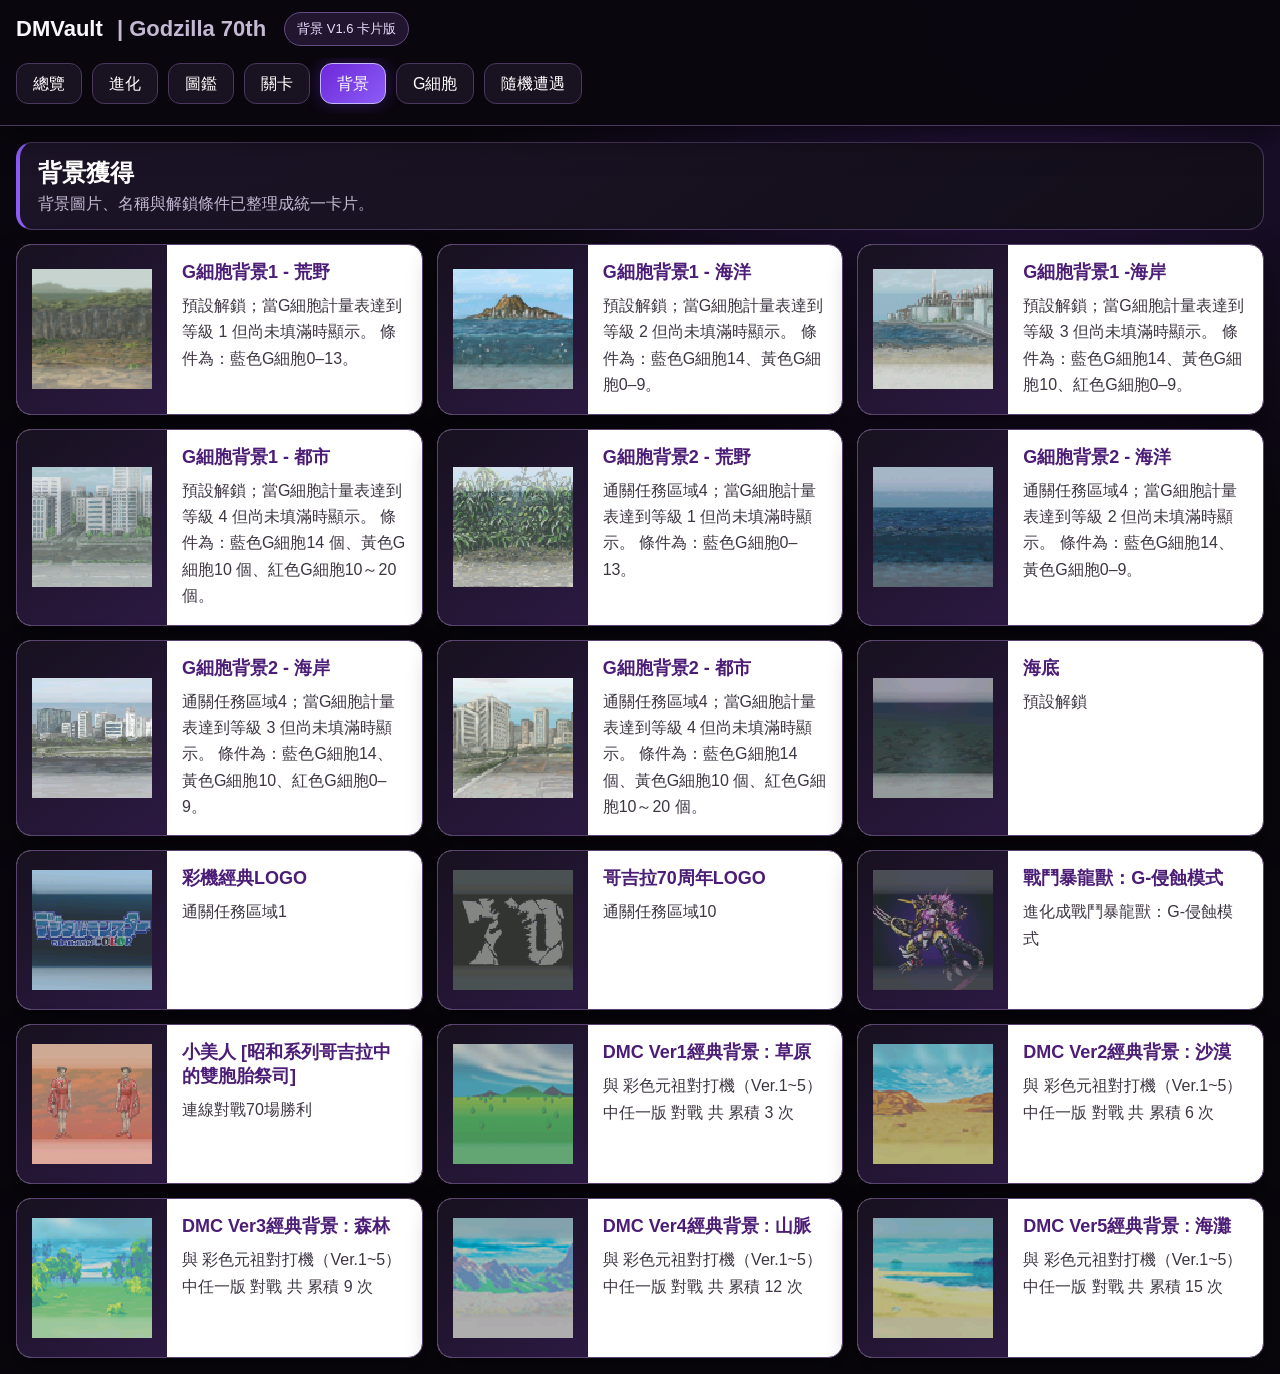
==== commit 5771a097: "V2.3" ====
--- a/background.html
+++ b/background.html
@@ -1 +1 @@
-<!doctype html><html lang="zh-Hant"><head><meta charset="utf-8"><meta name="viewport" content="width=device-width,initial-scale=1"><title>背景｜DMVault Godzilla 70th</title><link rel="stylesheet" href="shared.css?v=150"><style>*{box-sizing:border-box}body{margin:0;background:radial-gradient(circle at 80% 0,#281442,transparent 34%),#09070d;color:#fff;font-family:"Noto Sans TC","Microsoft JhengHei",sans-serif}main{max-width:1500px;margin:auto;padding:16px}.hero{background:linear-gradient(145deg,#1c1427,#120e19);border:1px solid #4a385f;border-left:4px solid #8b5cf6;border-radius:16px;padding:14px 18px;margin-bottom:14px}.hero h1{margin:0 0 5px}.hero p{margin:0;color:#c4b8d3}.bg-grid{display:grid;grid-template-columns:repeat(auto-fit,minmax(320px,1fr));gap:14px}.bg-card{display:grid;grid-template-columns:150px 1fr;min-height:160px;background:#fff;color:#17111f;border:1px solid #5a4371;border-radius:15px;overflow:hidden;box-shadow:0 12px 28px #0007}.bg-image{display:flex;align-items:center;justify-content:center;background:linear-gradient(145deg,#17111f,#2c1942);padding:14px}.bg-image img{width:120px;height:120px;object-fit:contain;image-rendering:pixelated}.bg-copy{padding:15px}.bg-copy h2{margin:0 0 9px;font-size:18px;color:#4c1d76}.bg-copy p{margin:0;line-height:1.65;color:#3d3542}@media(max-width:520px){.bg-grid{grid-template-columns:1fr}.bg-card{grid-template-columns:110px 1fr}.bg-image img{width:88px;height:88px}}</style></head><body><header class="dm-header"><div class="dm-brand">DMVault <span>| Godzilla 70th</span></div><div class="dm-badge">背景 V1.6 卡片版</div><nav class="dm-nav"><a href="index.html">進化</a><a href="dex.html">圖鑑</a><a href="stage.html">關卡</a><a class="active" href="background.html">背景</a><a href="gcell.html">G細胞</a><a href="encounter.html">隨機遭遇</a></nav></header><main><section class="hero"><h1>背景獲得</h1><p>背景圖片、名稱與解鎖條件已整理成統一卡片。</p></section><section class="bg-grid"><article class="bg-card"><div class="bg-image"><img src="assets/怪獸對打機COLOR 哥吉拉 70th Edition中文攻略 紫硯的副本_html_43c44af7.png" alt="G細胞背景1 - 荒野"></div><div class="bg-copy"><h2>G細胞背景1 - 荒野</h2><p>預設解鎖；當G細胞計量表達到等級 1 但尚未填滿時顯示。 條件為：藍色G細胞0–13。</p></div></article><article class="bg-card"><div class="bg-image"><img src="assets/怪獸對打機COLOR 哥吉拉 70th Edition中文攻略 紫硯的副本_html_69cca1a5.png" alt="G細胞背景1 - 海洋"></div><div class="bg-copy"><h2>G細胞背景1 - 海洋</h2><p>預設解鎖；當G細胞計量表達到等級 2 但尚未填滿時顯示。 條件為：藍色G細胞14、黃色G細胞0–9。</p></div></article><article class="bg-card"><div class="bg-image"><img src="assets/怪獸對打機COLOR 哥吉拉 70th Edition中文攻略 紫硯的副本_html_1aa0eda8.png" alt="G細胞背景1 -海岸"></div><div class="bg-copy"><h2>G細胞背景1 -海岸</h2><p>預設解鎖；當G細胞計量表達到等級 3 但尚未填滿時顯示。 條件為：藍色G細胞14、黃色G細胞10、紅色G細胞0–9。</p></div></article><article class="bg-card"><div class="bg-image"><img src="assets/怪獸對打機COLOR 哥吉拉 70th Edition中文攻略 紫硯的副本_html_28982349.png" alt="G細胞背景1 - 都市"></div><div class="bg-copy"><h2>G細胞背景1 - 都市</h2><p>預設解鎖；當G細胞計量表達到等級 4 但尚未填滿時顯示。 條件為：藍色G細胞14 個、黃色G細胞10 個、紅色G細胞10～20 個。</p></div></article><article class="bg-card"><div class="bg-image"><img src="assets/怪獸對打機COLOR 哥吉拉 70th Edition中文攻略 紫硯的副本_html_73aa8780.png" alt="G細胞背景2 - 荒野"></div><div class="bg-copy"><h2>G細胞背景2 - 荒野</h2><p>通關任務區域4；當G細胞計量表達到等級 1 但尚未填滿時顯示。 條件為：藍色G細胞0–13。</p></div></article><article class="bg-card"><div class="bg-image"><img src="assets/怪獸對打機COLOR 哥吉拉 70th Edition中文攻略 紫硯的副本_html_75eb52c1.png" alt="G細胞背景2 - 海洋"></div><div class="bg-copy"><h2>G細胞背景2 - 海洋</h2><p>通關任務區域4；當G細胞計量表達到等級 2 但尚未填滿時顯示。 條件為：藍色G細胞14、黃色G細胞0–9。</p></div></article><article class="bg-card"><div class="bg-image"><img src="assets/怪獸對打機COLOR 哥吉拉 70th Edition中文攻略 紫硯的副本_html_7d797acc.png" alt="G細胞背景2 - 海岸"></div><div class="bg-copy"><h2>G細胞背景2 - 海岸</h2><p>通關任務區域4；當G細胞計量表達到等級 3 但尚未填滿時顯示。 條件為：藍色G細胞14、黃色G細胞10、紅色G細胞0–9。</p></div></article><article class="bg-card"><div class="bg-image"><img src="assets/怪獸對打機COLOR 哥吉拉 70th Edition中文攻略 紫硯的副本_html_9ff56f3a.png" alt="G細胞背景2 - 都市"></div><div class="bg-copy"><h2>G細胞背景2 - 都市</h2><p>通關任務區域4；當G細胞計量表達到等級 4 但尚未填滿時顯示。 條件為：藍色G細胞14 個、黃色G細胞10 個、紅色G細胞10～20 個。</p></div></article><article class="bg-card"><div class="bg-image"><img src="assets/怪獸對打機COLOR 哥吉拉 70th Edition中文攻略 紫硯的副本_html_dbadd687.png" alt="海底"></div><div class="bg-copy"><h2>海底</h2><p>預設解鎖</p></div></article><article class="bg-card"><div class="bg-image"><img src="assets/怪獸對打機COLOR 哥吉拉 70th Edition中文攻略 紫硯的副本_html_d315a100.png" alt="彩機經典LOGO"></div><div class="bg-copy"><h2>彩機經典LOGO</h2><p>通關任務區域1</p></div></article><article class="bg-card"><div class="bg-image"><img src="assets/怪獸對打機COLOR 哥吉拉 70th Edition中文攻略 紫硯的副本_html_f11c5633.png" alt="哥吉拉70周年LOGO"></div><div class="bg-copy"><h2>哥吉拉70周年LOGO</h2><p>通關任務區域10</p></div></article><article class="bg-card"><div class="bg-image"><img src="assets/怪獸對打機COLOR 哥吉拉 70th Edition中文攻略 紫硯的副本_html_17593b94.png" alt="戰鬥暴龍獸：G-侵蝕模式"></div><div class="bg-copy"><h2>戰鬥暴龍獸：G-侵蝕模式</h2><p>進化成戰鬥暴龍獸：G-侵蝕模式</p></div></article><article class="bg-card"><div class="bg-image"><img src="assets/怪獸對打機COLOR 哥吉拉 70th Edition中文攻略 紫硯的副本_html_e0c6b8cb.png" alt="小美人 [昭和系列哥吉拉中的雙胞胎祭司]"></div><div class="bg-copy"><h2>小美人 [昭和系列哥吉拉中的雙胞胎祭司]</h2><p>連線對戰70場勝利</p></div></article><article class="bg-card"><div class="bg-image"><img src="assets/怪獸對打機COLOR 哥吉拉 70th Edition中文攻略 紫硯的副本_html_563b8519.png" alt="DMC Ver1經典背景 : 草原"></div><div class="bg-copy"><h2>DMC Ver1經典背景 : 草原</h2><p>與 彩色元祖對打機（Ver.1~5）中任一版 對戰 共 累積 3 次</p></div></article><article class="bg-card"><div class="bg-image"><img src="assets/怪獸對打機COLOR 哥吉拉 70th Edition中文攻略 紫硯的副本_html_6d951e50.png" alt="DMC Ver2經典背景 : 沙漠"></div><div class="bg-copy"><h2>DMC Ver2經典背景 : 沙漠</h2><p>與 彩色元祖對打機（Ver.1~5）中任一版 對戰 共 累積 6 次</p></div></article><article class="bg-card"><div class="bg-image"><img src="assets/怪獸對打機COLOR 哥吉拉 70th Edition中文攻略 紫硯的副本_html_45a6aa62.png" alt="DMC Ver3經典背景 : 森林"></div><div class="bg-copy"><h2>DMC Ver3經典背景 : 森林</h2><p>與 彩色元祖對打機（Ver.1~5）中任一版 對戰 共 累積 9 次</p></div></article><article class="bg-card"><div class="bg-image"><img src="assets/怪獸對打機COLOR 哥吉拉 70th Edition中文攻略 紫硯的副本_html_868a1b3f.png" alt="DMC Ver4經典背景 : 山脈"></div><div class="bg-copy"><h2>DMC Ver4經典背景 : 山脈</h2><p>與 彩色元祖對打機（Ver.1~5）中任一版 對戰 共 累積 12 次</p></div></article><article class="bg-card"><div class="bg-image"><img src="assets/怪獸對打機COLOR 哥吉拉 70th Edition中文攻略 紫硯的副本_html_cb7144b4.png" alt="DMC Ver5經典背景 : 海灘"></div><div class="bg-copy"><h2>DMC Ver5經典背景 : 海灘</h2><p>與 彩色元祖對打機（Ver.1~5）中任一版 對戰 共 累積 15 次</p></div></article></section></main></body></html>+<!doctype html><html lang="zh-Hant"><head><meta charset="utf-8"><meta name="viewport" content="width=device-width,initial-scale=1"><title>背景｜DMVault Godzilla 70th</title><link rel="stylesheet" href="shared.css?v=150"><style>*{box-sizing:border-box}body{margin:0;background:radial-gradient(circle at 80% 0,#281442,transparent 34%),#09070d;color:#fff;font-family:"Noto Sans TC","Microsoft JhengHei",sans-serif}main{max-width:1500px;margin:auto;padding:16px}.hero{background:linear-gradient(145deg,#1c1427,#120e19);border:1px solid #4a385f;border-left:4px solid #8b5cf6;border-radius:16px;padding:14px 18px;margin-bottom:14px}.hero h1{margin:0 0 5px}.hero p{margin:0;color:#c4b8d3}.bg-grid{display:grid;grid-template-columns:repeat(auto-fit,minmax(320px,1fr));gap:14px}.bg-card{display:grid;grid-template-columns:150px 1fr;min-height:160px;background:#fff;color:#17111f;border:1px solid #5a4371;border-radius:15px;overflow:hidden;box-shadow:0 12px 28px #0007}.bg-image{display:flex;align-items:center;justify-content:center;background:linear-gradient(145deg,#17111f,#2c1942);padding:14px}.bg-image img{width:120px;height:120px;object-fit:contain;image-rendering:pixelated}.bg-copy{padding:15px}.bg-copy h2{margin:0 0 9px;font-size:18px;color:#4c1d76}.bg-copy p{margin:0;line-height:1.65;color:#3d3542}@media(max-width:520px){.bg-grid{grid-template-columns:1fr}.bg-card{grid-template-columns:110px 1fr}.bg-image img{width:88px;height:88px}}</style></head><body><header class="dm-header"><div class="dm-brand">DMVault <span>| Godzilla 70th</span></div><div class="dm-badge">背景 V1.6 卡片版</div><nav class="dm-nav"><a href="index.html">總覽</a><a href="evolution.html">進化</a><a href="dex.html">圖鑑</a><a href="stage.html">關卡</a><a class="active" href="background.html">背景</a><a href="gcell.html">G細胞</a><a href="encounter.html">隨機遭遇</a></nav></header><main><section class="hero"><h1>背景獲得</h1><p>背景圖片、名稱與解鎖條件已整理成統一卡片。</p></section><section class="bg-grid"><article class="bg-card"><div class="bg-image"><img src="assets/怪獸對打機COLOR 哥吉拉 70th Edition中文攻略 紫硯的副本_html_43c44af7.png" alt="G細胞背景1 - 荒野"></div><div class="bg-copy"><h2>G細胞背景1 - 荒野</h2><p>預設解鎖；當G細胞計量表達到等級 1 但尚未填滿時顯示。 條件為：藍色G細胞0–13。</p></div></article><article class="bg-card"><div class="bg-image"><img src="assets/怪獸對打機COLOR 哥吉拉 70th Edition中文攻略 紫硯的副本_html_69cca1a5.png" alt="G細胞背景1 - 海洋"></div><div class="bg-copy"><h2>G細胞背景1 - 海洋</h2><p>預設解鎖；當G細胞計量表達到等級 2 但尚未填滿時顯示。 條件為：藍色G細胞14、黃色G細胞0–9。</p></div></article><article class="bg-card"><div class="bg-image"><img src="assets/怪獸對打機COLOR 哥吉拉 70th Edition中文攻略 紫硯的副本_html_1aa0eda8.png" alt="G細胞背景1 -海岸"></div><div class="bg-copy"><h2>G細胞背景1 -海岸</h2><p>預設解鎖；當G細胞計量表達到等級 3 但尚未填滿時顯示。 條件為：藍色G細胞14、黃色G細胞10、紅色G細胞0–9。</p></div></article><article class="bg-card"><div class="bg-image"><img src="assets/怪獸對打機COLOR 哥吉拉 70th Edition中文攻略 紫硯的副本_html_28982349.png" alt="G細胞背景1 - 都市"></div><div class="bg-copy"><h2>G細胞背景1 - 都市</h2><p>預設解鎖；當G細胞計量表達到等級 4 但尚未填滿時顯示。 條件為：藍色G細胞14 個、黃色G細胞10 個、紅色G細胞10～20 個。</p></div></article><article class="bg-card"><div class="bg-image"><img src="assets/怪獸對打機COLOR 哥吉拉 70th Edition中文攻略 紫硯的副本_html_73aa8780.png" alt="G細胞背景2 - 荒野"></div><div class="bg-copy"><h2>G細胞背景2 - 荒野</h2><p>通關任務區域4；當G細胞計量表達到等級 1 但尚未填滿時顯示。 條件為：藍色G細胞0–13。</p></div></article><article class="bg-card"><div class="bg-image"><img src="assets/怪獸對打機COLOR 哥吉拉 70th Edition中文攻略 紫硯的副本_html_75eb52c1.png" alt="G細胞背景2 - 海洋"></div><div class="bg-copy"><h2>G細胞背景2 - 海洋</h2><p>通關任務區域4；當G細胞計量表達到等級 2 但尚未填滿時顯示。 條件為：藍色G細胞14、黃色G細胞0–9。</p></div></article><article class="bg-card"><div class="bg-image"><img src="assets/怪獸對打機COLOR 哥吉拉 70th Edition中文攻略 紫硯的副本_html_7d797acc.png" alt="G細胞背景2 - 海岸"></div><div class="bg-copy"><h2>G細胞背景2 - 海岸</h2><p>通關任務區域4；當G細胞計量表達到等級 3 但尚未填滿時顯示。 條件為：藍色G細胞14、黃色G細胞10、紅色G細胞0–9。</p></div></article><article class="bg-card"><div class="bg-image"><img src="assets/怪獸對打機COLOR 哥吉拉 70th Edition中文攻略 紫硯的副本_html_9ff56f3a.png" alt="G細胞背景2 - 都市"></div><div class="bg-copy"><h2>G細胞背景2 - 都市</h2><p>通關任務區域4；當G細胞計量表達到等級 4 但尚未填滿時顯示。 條件為：藍色G細胞14 個、黃色G細胞10 個、紅色G細胞10～20 個。</p></div></article><article class="bg-card"><div class="bg-image"><img src="assets/怪獸對打機COLOR 哥吉拉 70th Edition中文攻略 紫硯的副本_html_dbadd687.png" alt="海底"></div><div class="bg-copy"><h2>海底</h2><p>預設解鎖</p></div></article><article class="bg-card"><div class="bg-image"><img src="assets/怪獸對打機COLOR 哥吉拉 70th Edition中文攻略 紫硯的副本_html_d315a100.png" alt="彩機經典LOGO"></div><div class="bg-copy"><h2>彩機經典LOGO</h2><p>通關任務區域1</p></div></article><article class="bg-card"><div class="bg-image"><img src="assets/怪獸對打機COLOR 哥吉拉 70th Edition中文攻略 紫硯的副本_html_f11c5633.png" alt="哥吉拉70周年LOGO"></div><div class="bg-copy"><h2>哥吉拉70周年LOGO</h2><p>通關任務區域10</p></div></article><article class="bg-card"><div class="bg-image"><img src="assets/怪獸對打機COLOR 哥吉拉 70th Edition中文攻略 紫硯的副本_html_17593b94.png" alt="戰鬥暴龍獸：G-侵蝕模式"></div><div class="bg-copy"><h2>戰鬥暴龍獸：G-侵蝕模式</h2><p>進化成戰鬥暴龍獸：G-侵蝕模式</p></div></article><article class="bg-card"><div class="bg-image"><img src="assets/怪獸對打機COLOR 哥吉拉 70th Edition中文攻略 紫硯的副本_html_e0c6b8cb.png" alt="小美人 [昭和系列哥吉拉中的雙胞胎祭司]"></div><div class="bg-copy"><h2>小美人 [昭和系列哥吉拉中的雙胞胎祭司]</h2><p>連線對戰70場勝利</p></div></article><article class="bg-card"><div class="bg-image"><img src="assets/怪獸對打機COLOR 哥吉拉 70th Edition中文攻略 紫硯的副本_html_563b8519.png" alt="DMC Ver1經典背景 : 草原"></div><div class="bg-copy"><h2>DMC Ver1經典背景 : 草原</h2><p>與 彩色元祖對打機（Ver.1~5）中任一版 對戰 共 累積 3 次</p></div></article><article class="bg-card"><div class="bg-image"><img src="assets/怪獸對打機COLOR 哥吉拉 70th Edition中文攻略 紫硯的副本_html_6d951e50.png" alt="DMC Ver2經典背景 : 沙漠"></div><div class="bg-copy"><h2>DMC Ver2經典背景 : 沙漠</h2><p>與 彩色元祖對打機（Ver.1~5）中任一版 對戰 共 累積 6 次</p></div></article><article class="bg-card"><div class="bg-image"><img src="assets/怪獸對打機COLOR 哥吉拉 70th Edition中文攻略 紫硯的副本_html_45a6aa62.png" alt="DMC Ver3經典背景 : 森林"></div><div class="bg-copy"><h2>DMC Ver3經典背景 : 森林</h2><p>與 彩色元祖對打機（Ver.1~5）中任一版 對戰 共 累積 9 次</p></div></article><article class="bg-card"><div class="bg-image"><img src="assets/怪獸對打機COLOR 哥吉拉 70th Edition中文攻略 紫硯的副本_html_868a1b3f.png" alt="DMC Ver4經典背景 : 山脈"></div><div class="bg-copy"><h2>DMC Ver4經典背景 : 山脈</h2><p>與 彩色元祖對打機（Ver.1~5）中任一版 對戰 共 累積 12 次</p></div></article><article class="bg-card"><div class="bg-image"><img src="assets/怪獸對打機COLOR 哥吉拉 70th Edition中文攻略 紫硯的副本_html_cb7144b4.png" alt="DMC Ver5經典背景 : 海灘"></div><div class="bg-copy"><h2>DMC Ver5經典背景 : 海灘</h2><p>與 彩色元祖對打機（Ver.1~5）中任一版 對戰 共 累積 15 次</p></div></article></section></main></body></html>
